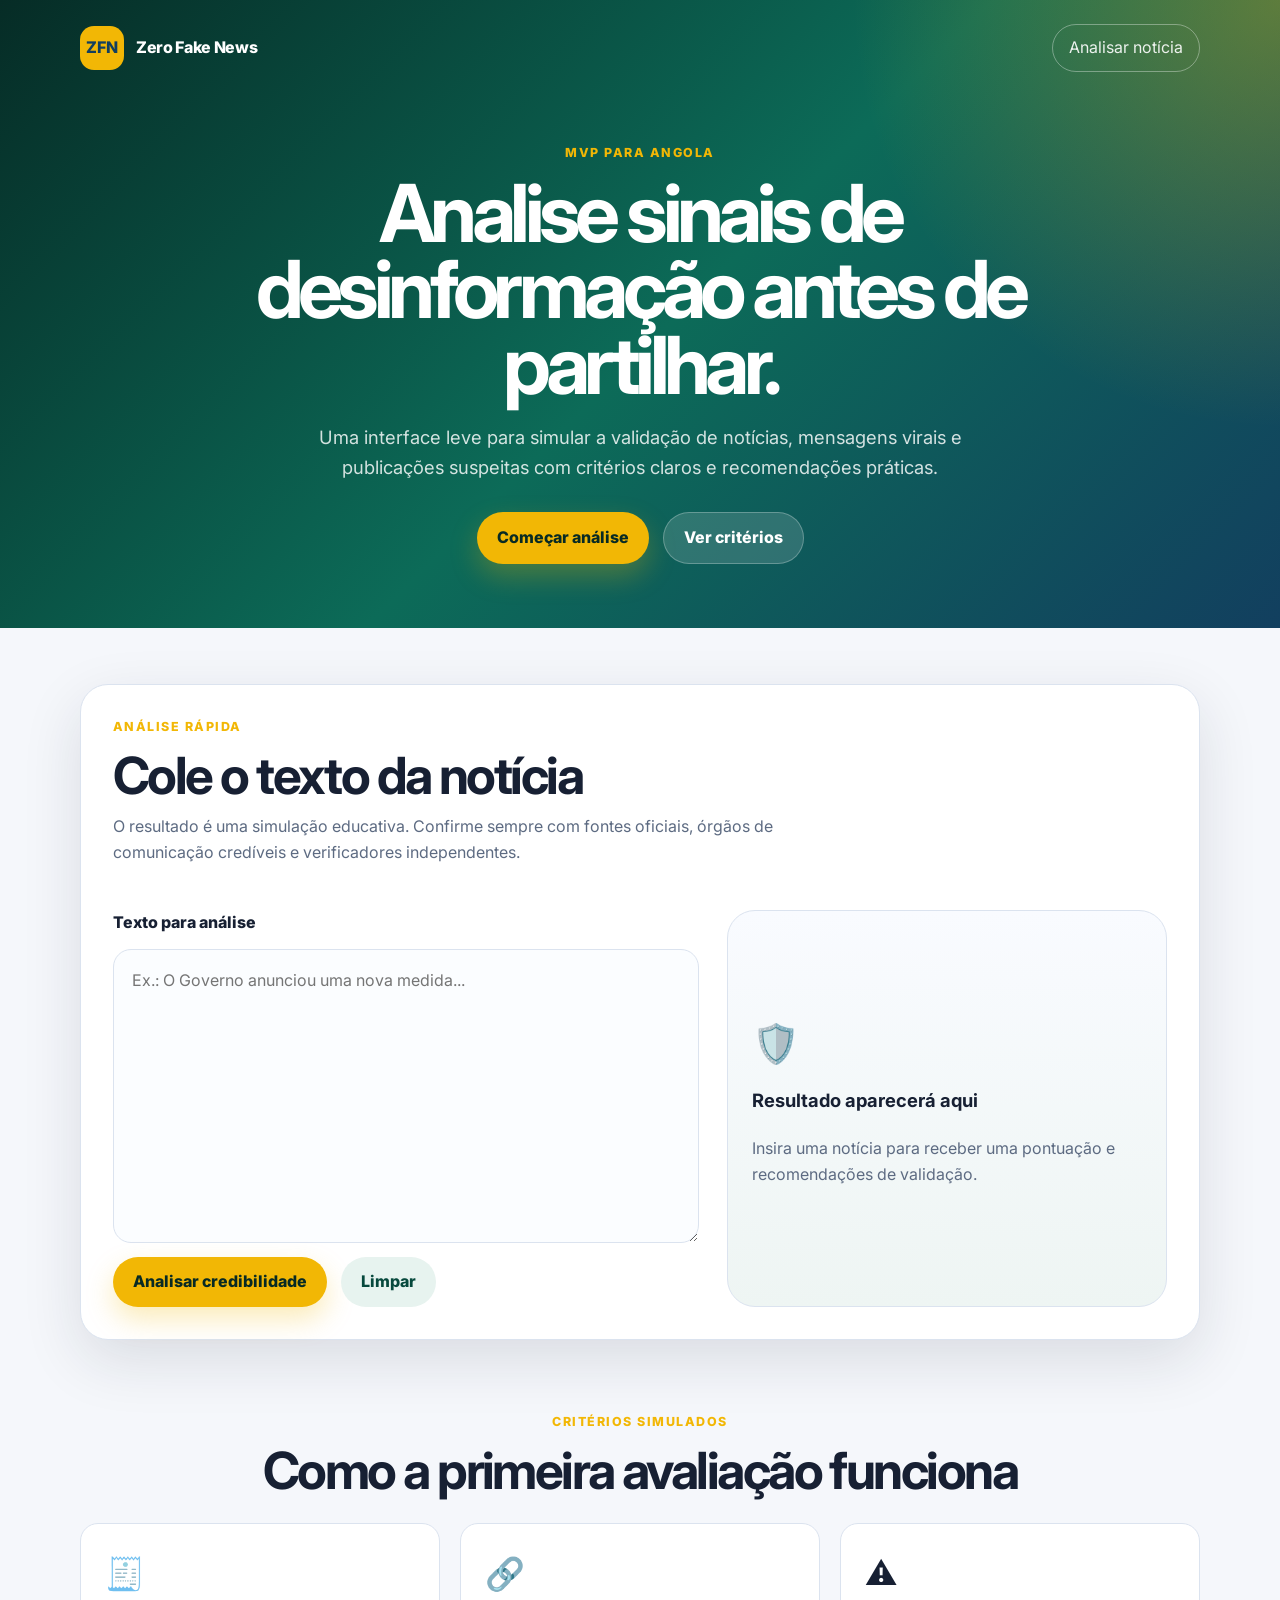
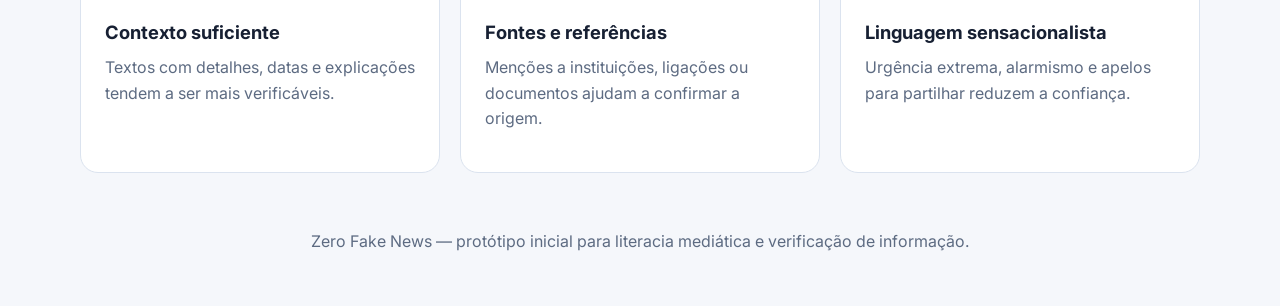
==== index.html @ d9255d3c "Add Zero Fake News MVP architecture and UI" ====
<!DOCTYPE html>
<html lang="pt-AO">
<head>
  <meta charset="UTF-8">
  <meta name="viewport" content="width=device-width, initial-scale=1.0">
  <title>Zero Fake News | Análise de Credibilidade</title>
  <link rel="preconnect" href="https://fonts.googleapis.com">
  <link rel="preconnect" href="https://fonts.gstatic.com" crossorigin>
  <link href="https://fonts.googleapis.com/css2?family=Inter:wght@400;600;700;800&display=swap" rel="stylesheet">
  <link rel="stylesheet" href="style.css">
</head>
<body>
  <header class="hero">
    <nav class="topbar" aria-label="Navegação principal">
      <a class="brand" href="#top" aria-label="Página inicial Zero Fake News">
        <span class="brand__mark">ZFN</span>
        <span>Zero Fake News</span>
      </a>
      <a class="topbar__link" href="#analysis">Analisar notícia</a>
    </nav>

    <section class="hero__content" id="top">
      <p class="eyebrow">MVP para Angola</p>
      <h1>Analise sinais de desinformação antes de partilhar.</h1>
      <p class="hero__text">
        Uma interface leve para simular a validação de notícias, mensagens virais
        e publicações suspeitas com critérios claros e recomendações práticas.
      </p>
      <div class="hero__actions">
        <a class="button button--primary" href="#analysis">Começar análise</a>
        <a class="button button--ghost" href="#criteria">Ver critérios</a>
      </div>
    </section>
  </header>

  <main>
    <section class="panel analysis" id="analysis" aria-labelledby="analysis-title">
      <div class="section-heading">
        <p class="eyebrow">Análise rápida</p>
        <h2 id="analysis-title">Cole o texto da notícia</h2>
        <p>
          O resultado é uma simulação educativa. Confirme sempre com fontes oficiais,
          órgãos de comunicação credíveis e verificadores independentes.
        </p>
      </div>

      <form class="analysis-form" id="analysisForm">
        <label for="newsInput">Texto para análise</label>
        <textarea
          id="newsInput"
          name="newsInput"
          rows="10"
          minlength="30"
          placeholder="Ex.: O Governo anunciou uma nova medida..."
          required
        ></textarea>
        <div class="form-actions">
          <button class="button button--primary" type="submit">Analisar credibilidade</button>
          <button class="button button--secondary" type="button" id="clearButton">Limpar</button>
        </div>
      </form>

      <aside class="result-card" id="resultCard" aria-live="polite">
        <div class="result-card__empty">
          <span class="result-card__icon" aria-hidden="true">🛡️</span>
          <h3>Resultado aparecerá aqui</h3>
          <p>Insira uma notícia para receber uma pontuação e recomendações de validação.</p>
        </div>
      </aside>
    </section>

    <section class="criteria" id="criteria" aria-labelledby="criteria-title">
      <div class="section-heading section-heading--center">
        <p class="eyebrow">Critérios simulados</p>
        <h2 id="criteria-title">Como a primeira avaliação funciona</h2>
      </div>

      <div class="criteria-grid">
        <article class="criterion">
          <span aria-hidden="true">🧾</span>
          <h3>Contexto suficiente</h3>
          <p>Textos com detalhes, datas e explicações tendem a ser mais verificáveis.</p>
        </article>
        <article class="criterion">
          <span aria-hidden="true">🔗</span>
          <h3>Fontes e referências</h3>
          <p>Menções a instituições, ligações ou documentos ajudam a confirmar a origem.</p>
        </article>
        <article class="criterion">
          <span aria-hidden="true">⚠️</span>
          <h3>Linguagem sensacionalista</h3>
          <p>Urgência extrema, alarmismo e apelos para partilhar reduzem a confiança.</p>
        </article>
      </div>
    </section>
  </main>

  <footer class="footer">
    <p>Zero Fake News — protótipo inicial para literacia mediática e verificação de informação.</p>
  </footer>

  <script src="script.js"></script>
</body>
</html>
---- style.css ----
:root {
  --color-bg: #f5f7fb;
  --color-surface: #ffffff;
  --color-text: #172033;
  --color-muted: #5d6b82;
  --color-primary: #0c6b58;
  --color-primary-dark: #07493d;
  --color-accent: #f2b705;
  --color-border: #dbe3ef;
  --color-danger: #b42318;
  --color-warning: #b54708;
  --color-success: #067647;
  --shadow-soft: 0 20px 60px rgba(23, 32, 51, 0.12);
  --radius-large: 28px;
  --radius-medium: 18px;
  --max-width: 1120px;
}

* {
  box-sizing: border-box;
}

html {
  scroll-behavior: smooth;
}

body {
  margin: 0;
  font-family: "Inter", system-ui, -apple-system, BlinkMacSystemFont, "Segoe UI", sans-serif;
  color: var(--color-text);
  background: var(--color-bg);
  line-height: 1.6;
}

a {
  color: inherit;
  text-decoration: none;
}

button,
textarea {
  font: inherit;
}

.hero {
  min-height: 620px;
  color: #ffffff;
  background:
    radial-gradient(circle at top right, rgba(242, 183, 5, 0.35), transparent 30%),
    linear-gradient(135deg, #062c26 0%, #0c6b58 52%, #123f5f 100%);
  padding: 24px;
}

.topbar,
.hero__content,
.panel,
.criteria,
.footer {
  width: min(100%, var(--max-width));
  margin: 0 auto;
}

.topbar {
  display: flex;
  align-items: center;
  justify-content: space-between;
  gap: 16px;
}

.brand {
  display: inline-flex;
  align-items: center;
  gap: 12px;
  font-weight: 800;
  letter-spacing: -0.02em;
}

.brand__mark {
  display: inline-grid;
  width: 44px;
  height: 44px;
  place-items: center;
  border-radius: 14px;
  color: #123f5f;
  background: var(--color-accent);
}

.topbar__link {
  padding: 10px 16px;
  border: 1px solid rgba(255, 255, 255, 0.35);
  border-radius: 999px;
  color: rgba(255, 255, 255, 0.9);
}

.hero__content {
  display: grid;
  align-content: center;
  min-height: 500px;
  max-width: 850px;
  margin-top: 32px;
  text-align: center;
}

.eyebrow {
  margin: 0 0 12px;
  color: var(--color-accent);
  font-size: 0.78rem;
  font-weight: 800;
  letter-spacing: 0.12em;
  text-transform: uppercase;
}

h1,
h2,
h3,
p {
  margin-top: 0;
}

h1 {
  margin-bottom: 20px;
  font-size: clamp(2.4rem, 7vw, 5rem);
  line-height: 0.95;
  letter-spacing: -0.07em;
}

h2 {
  margin-bottom: 12px;
  font-size: clamp(2rem, 4vw, 3.2rem);
  line-height: 1.05;
  letter-spacing: -0.05em;
}

h3 {
  margin-bottom: 8px;
  font-size: 1.15rem;
}

.hero__text {
  max-width: 720px;
  margin: 0 auto 30px;
  color: rgba(255, 255, 255, 0.82);
  font-size: 1.15rem;
}

.hero__actions,
.form-actions {
  display: flex;
  flex-wrap: wrap;
  justify-content: center;
  gap: 14px;
}

.button {
  display: inline-flex;
  align-items: center;
  justify-content: center;
  min-height: 48px;
  padding: 12px 20px;
  border: 0;
  border-radius: 999px;
  cursor: pointer;
  font-weight: 800;
  transition: transform 180ms ease, box-shadow 180ms ease, background 180ms ease;
}

.button:hover,
.button:focus-visible {
  transform: translateY(-2px);
}

.button--primary {
  color: #082a24;
  background: var(--color-accent);
  box-shadow: 0 12px 28px rgba(242, 183, 5, 0.28);
}

.button--primary:hover,
.button--primary:focus-visible {
  background: #ffd44a;
}

.button--ghost {
  color: #ffffff;
  background: rgba(255, 255, 255, 0.14);
  border: 1px solid rgba(255, 255, 255, 0.26);
}

.button--secondary {
  color: var(--color-primary-dark);
  background: #e7f3ef;
}

main {
  padding: 56px 24px;
}

.panel {
  display: grid;
  grid-template-columns: minmax(0, 1fr) minmax(320px, 0.75fr);
  gap: 28px;
  align-items: stretch;
  padding: 32px;
  border: 1px solid var(--color-border);
  border-radius: var(--radius-large);
  background: var(--color-surface);
  box-shadow: var(--shadow-soft);
}

.section-heading {
  grid-column: 1 / -1;
  max-width: 760px;
}

.section-heading p:not(.eyebrow) {
  color: var(--color-muted);
}

.section-heading--center {
  margin-inline: auto;
  text-align: center;
}

.analysis-form {
  display: flex;
  flex-direction: column;
  gap: 14px;
}

.analysis-form label {
  font-weight: 800;
}

textarea {
  width: 100%;
  min-height: 280px;
  resize: vertical;
  padding: 18px;
  border: 1px solid var(--color-border);
  border-radius: var(--radius-medium);
  color: var(--color-text);
  background: #fbfdff;
  outline: none;
}

textarea:focus {
  border-color: var(--color-primary);
  box-shadow: 0 0 0 4px rgba(12, 107, 88, 0.12);
}

.form-actions {
  justify-content: flex-start;
}

.result-card {
  min-height: 340px;
  padding: 24px;
  border-radius: var(--radius-large);
  background: linear-gradient(180deg, #f9fbff 0%, #eef5f3 100%);
  border: 1px solid var(--color-border);
}

.result-card__empty,
.result-summary {
  display: grid;
  height: 100%;
  align-content: center;
  gap: 12px;
}

.result-card__icon {
  font-size: 2.4rem;
}

.score {
  display: flex;
  align-items: baseline;
  gap: 8px;
  margin-bottom: 12px;
}

.score__value {
  font-size: 4rem;
  font-weight: 800;
  letter-spacing: -0.08em;
}

.badge {
  display: inline-flex;
  width: fit-content;
  padding: 8px 12px;
  border-radius: 999px;
  font-size: 0.82rem;
  font-weight: 800;
}

.badge--success {
  color: var(--color-success);
  background: #dcfae6;
}

.badge--warning {
  color: var(--color-warning);
  background: #fef0c7;
}

.badge--danger {
  color: var(--color-danger);
  background: #fee4e2;
}

.check-list {
  display: grid;
  gap: 10px;
  padding: 0;
  margin: 12px 0 0;
  list-style: none;
}

.check-list li {
  padding: 12px;
  border-radius: 14px;
  background: rgba(255, 255, 255, 0.72);
  border: 1px solid rgba(219, 227, 239, 0.85);
}

.criteria {
  padding-top: 72px;
}

.criteria-grid {
  display: grid;
  grid-template-columns: repeat(3, minmax(0, 1fr));
  gap: 20px;
  margin-top: 26px;
}

.criterion {
  padding: 24px;
  border: 1px solid var(--color-border);
  border-radius: var(--radius-medium);
  background: var(--color-surface);
}

.criterion span {
  display: inline-flex;
  margin-bottom: 18px;
  font-size: 2rem;
}

.criterion p,
.footer p,
.result-card p {
  color: var(--color-muted);
}

.footer {
  padding: 0 24px 36px;
  text-align: center;
}

@media (max-width: 820px) {
  .hero {
    min-height: auto;
  }

  .hero__content {
    min-height: 420px;
    text-align: left;
  }

  .hero__text {
    margin-inline: 0;
  }

  .hero__actions {
    justify-content: flex-start;
  }

  .panel,
  .criteria-grid {
    grid-template-columns: 1fr;
  }
}

@media (max-width: 520px) {
  .hero,
  main {
    padding-inline: 16px;
  }

  .topbar {
    align-items: flex-start;
    flex-direction: column;
  }

  .panel {
    padding: 22px;
  }

  .button,
  .form-actions {
    width: 100%;
  }
}
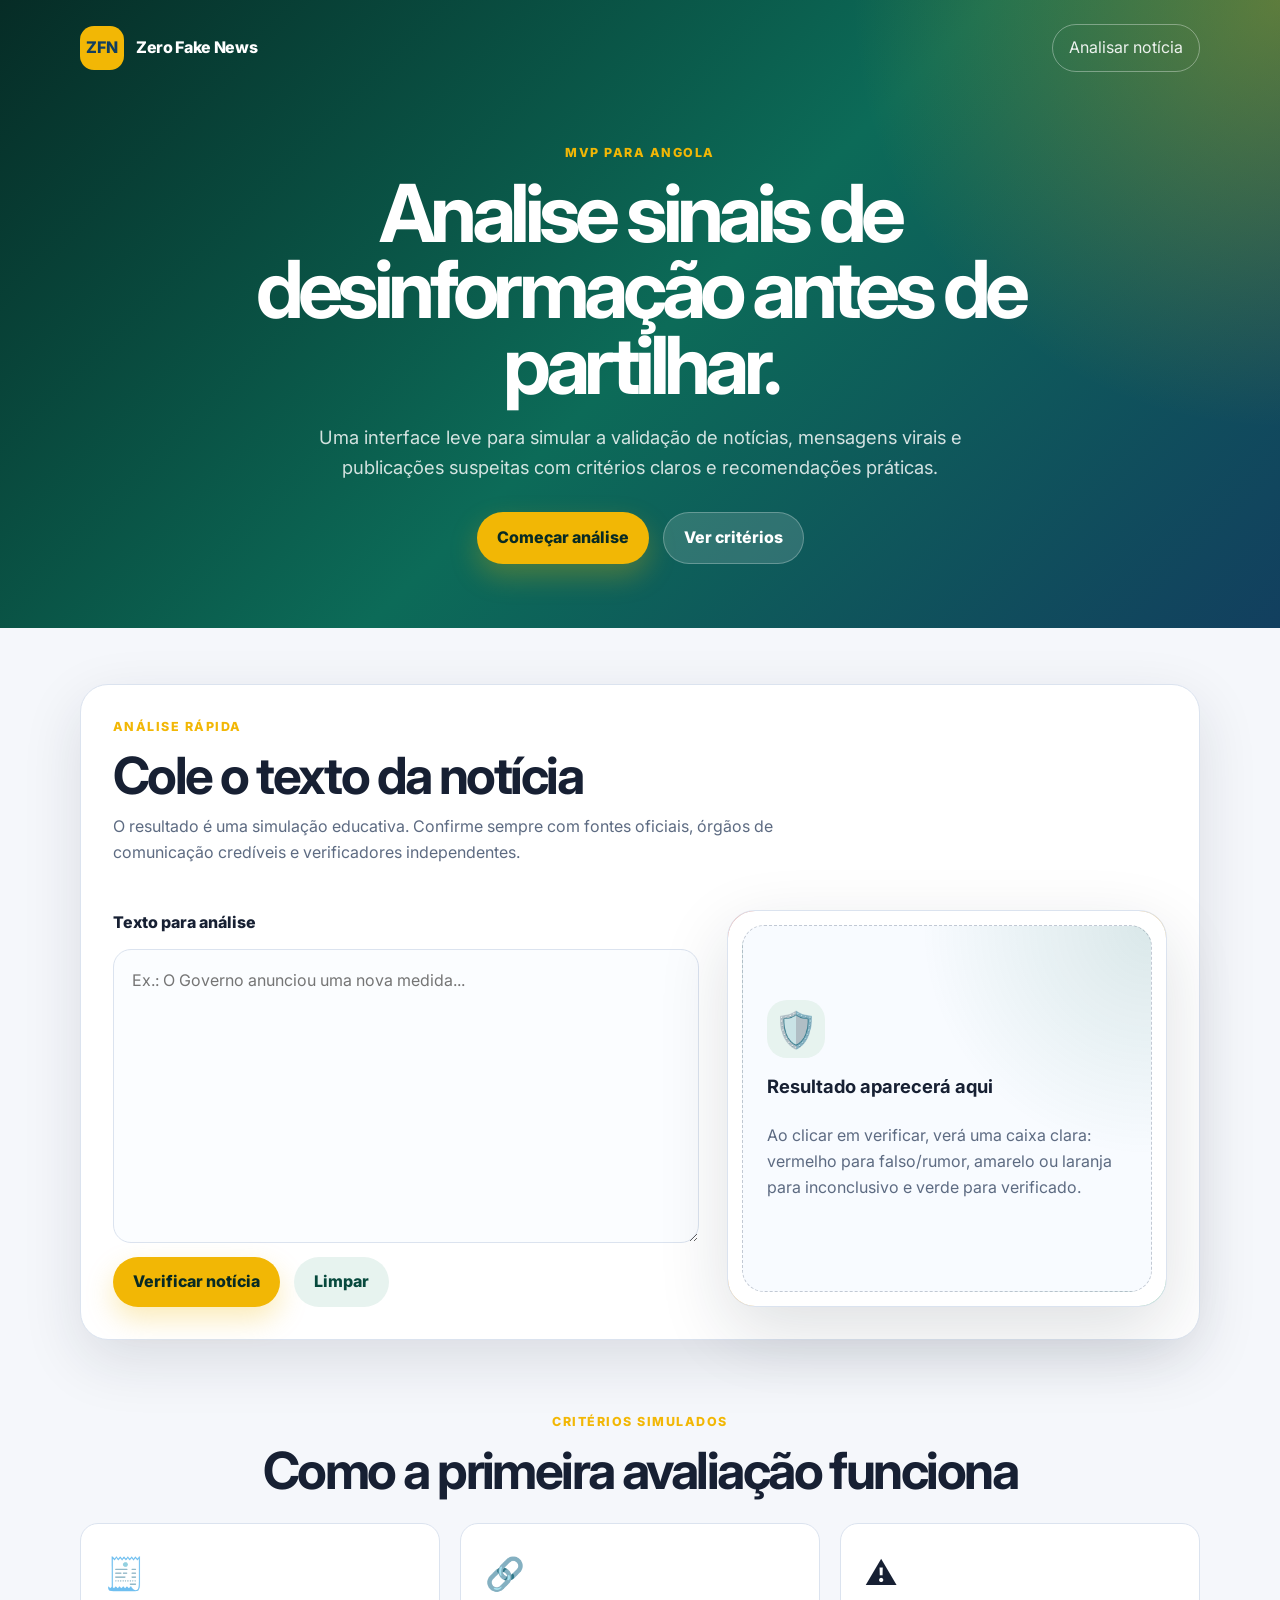
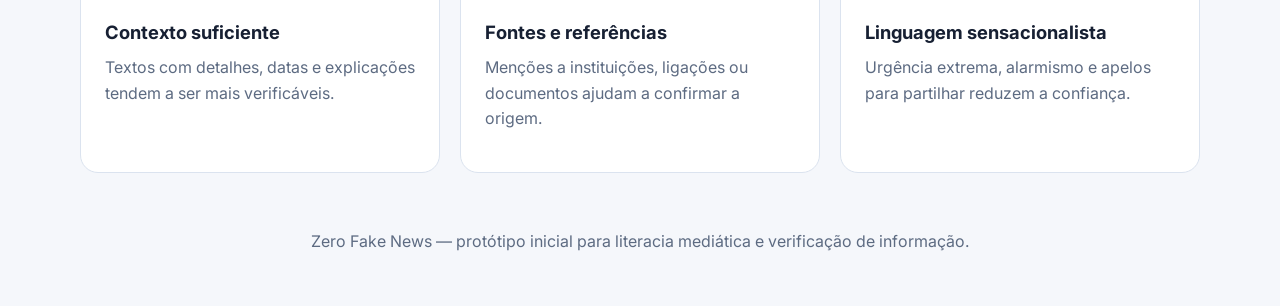
==== commit 78d8af5c: "Destacar estados visuais dos resultados" ====
--- a/index.html
+++ b/index.html
@@ -55,16 +55,16 @@
           required
         ></textarea>
         <div class="form-actions">
-          <button class="button button--primary" type="submit">Analisar credibilidade</button>
+          <button class="button button--primary" type="submit">Verificar notícia</button>
           <button class="button button--secondary" type="button" id="clearButton">Limpar</button>
         </div>
       </form>
 
-      <aside class="result-card" id="resultCard" aria-live="polite">
+      <aside class="result-card" id="resultCard" aria-live="polite" aria-label="Área de resultados da verificação">
         <div class="result-card__empty">
           <span class="result-card__icon" aria-hidden="true">🛡️</span>
           <h3>Resultado aparecerá aqui</h3>
-          <p>Insira uma notícia para receber uma pontuação e recomendações de validação.</p>
+          <p>Ao clicar em verificar, verá uma caixa clara: vermelho para falso/rumor, amarelo ou laranja para inconclusivo e verde para verificado.</p>
         </div>
       </aside>
     </section>
--- a/style.css
+++ b/style.css
@@ -7,9 +7,12 @@
   --color-primary-dark: #07493d;
   --color-accent: #f2b705;
   --color-border: #dbe3ef;
-  --color-danger: #b42318;
-  --color-warning: #b54708;
-  --color-success: #067647;
+  --color-danger: #e11900;
+  --color-danger-dark: #9f1307;
+  --color-warning: #f59e0b;
+  --color-warning-dark: #9a3412;
+  --color-success: #16a34a;
+  --color-success-dark: #065f46;
   --shadow-soft: 0 20px 60px rgba(23, 32, 51, 0.12);
   --radius-large: 28px;
   --radius-medium: 18px;
@@ -254,59 +257,138 @@
 
 .result-card {
   min-height: 340px;
-  padding: 24px;
+  padding: 14px;
+  border: 1px solid var(--color-border);
   border-radius: var(--radius-large);
-  background: linear-gradient(180deg, #f9fbff 0%, #eef5f3 100%);
-  border: 1px solid var(--color-border);
+  background:
+    linear-gradient(#ffffff, #ffffff) padding-box,
+    linear-gradient(135deg, rgba(225, 25, 0, 0.45), rgba(245, 158, 11, 0.5), rgba(22, 163, 74, 0.45)) border-box;
+  box-shadow: 0 24px 70px rgba(23, 32, 51, 0.14);
 }
 
 .result-card__empty,
 .result-summary {
   display: grid;
+  min-height: 312px;
   height: 100%;
   align-content: center;
-  gap: 12px;
+  gap: 14px;
+  padding: 24px;
+  border-radius: 22px;
+}
+
+.result-card__empty {
+  color: var(--color-text);
+  background:
+    radial-gradient(circle at top right, rgba(12, 107, 88, 0.13), transparent 42%),
+    #f8fbff;
+  border: 1px dashed rgba(93, 107, 130, 0.34);
 }
 
 .result-card__icon {
-  font-size: 2.4rem;
+  display: inline-grid;
+  width: 58px;
+  height: 58px;
+  place-items: center;
+  border-radius: 20px;
+  font-size: 2.2rem;
+  background: #e7f3ef;
+}
+
+.result-summary {
+  position: relative;
+  overflow: hidden;
+  border: 2px solid transparent;
+  color: #ffffff;
+  isolation: isolate;
+  box-shadow: inset 0 1px 0 rgba(255, 255, 255, 0.25);
+}
+
+.result-summary::before {
+  content: "";
+  position: absolute;
+  inset: -45% auto auto 42%;
+  z-index: -1;
+  width: 250px;
+  height: 250px;
+  border-radius: 50%;
+  background: rgba(255, 255, 255, 0.18);
+}
+
+.result-summary--rumor {
+  align-content: start;
+  background: linear-gradient(135deg, var(--color-danger) 0%, var(--color-danger-dark) 100%);
+  border-color: #ffb4a8;
+}
+
+.result-summary--inconclusive {
+  background: linear-gradient(135deg, var(--color-warning) 0%, #ea580c 100%);
+  border-color: #fedf89;
+}
+
+.result-summary--verified {
+  background: linear-gradient(135deg, var(--color-success) 0%, var(--color-success-dark) 100%);
+  border-color: #a7f3d0;
 }
 
 .score {
   display: flex;
   align-items: baseline;
   gap: 8px;
-  margin-bottom: 12px;
+  margin-bottom: 4px;
+  color: #ffffff;
 }
 
 .score__value {
-  font-size: 4rem;
+  font-size: clamp(3.2rem, 12vw, 5.4rem);
   font-weight: 800;
+  line-height: 0.9;
   letter-spacing: -0.08em;
 }
 
 .badge {
   display: inline-flex;
   width: fit-content;
-  padding: 8px 12px;
+  padding: 9px 14px;
+  border: 1px solid rgba(255, 255, 255, 0.44);
   border-radius: 999px;
   font-size: 0.82rem;
   font-weight: 800;
+  letter-spacing: 0.03em;
+  text-transform: uppercase;
+  box-shadow: 0 10px 24px rgba(0, 0, 0, 0.16);
 }
 
 .badge--success {
-  color: var(--color-success);
-  background: #dcfae6;
+  color: #064e3b;
+  background: #bbf7d0;
 }
 
 .badge--warning {
-  color: var(--color-warning);
-  background: #fef0c7;
-}
-
-.badge--danger {
-  color: var(--color-danger);
-  background: #fee4e2;
+  color: #7c2d12;
+  background: #fef3c7;
+}
+
+.badge--danger,
+.badge--rumor {
+  color: #ffffff;
+  background: #fb0000;
+}
+
+.rumor-alert {
+  display: grid;
+  gap: 6px;
+  padding: 16px;
+  border: 1px solid rgba(255, 255, 255, 0.52);
+  border-radius: 18px;
+  color: #ffffff;
+  background: rgba(255, 255, 255, 0.14);
+  box-shadow: 0 14px 32px rgba(89, 15, 10, 0.2);
+}
+
+.rumor-alert strong {
+  color: #ffffff;
+  font-size: 1.02rem;
 }
 
 .check-list {
@@ -319,9 +401,10 @@
 
 .check-list li {
   padding: 12px;
+  border: 1px solid rgba(255, 255, 255, 0.24);
   border-radius: 14px;
-  background: rgba(255, 255, 255, 0.72);
-  border: 1px solid rgba(219, 227, 239, 0.85);
+  color: #132033;
+  background: rgba(255, 255, 255, 0.9);
 }
 
 .criteria {
@@ -350,8 +433,12 @@
 
 .criterion p,
 .footer p,
-.result-card p {
+.result-card__empty p {
   color: var(--color-muted);
+}
+
+.result-summary p {
+  color: rgba(255, 255, 255, 0.92);
 }
 
 .footer {
@@ -398,6 +485,16 @@
     padding: 22px;
   }
 
+  .result-card {
+    padding: 10px;
+  }
+
+  .result-card__empty,
+  .result-summary {
+    min-height: 280px;
+    padding: 18px;
+  }
+
   .button,
   .form-actions {
     width: 100%;
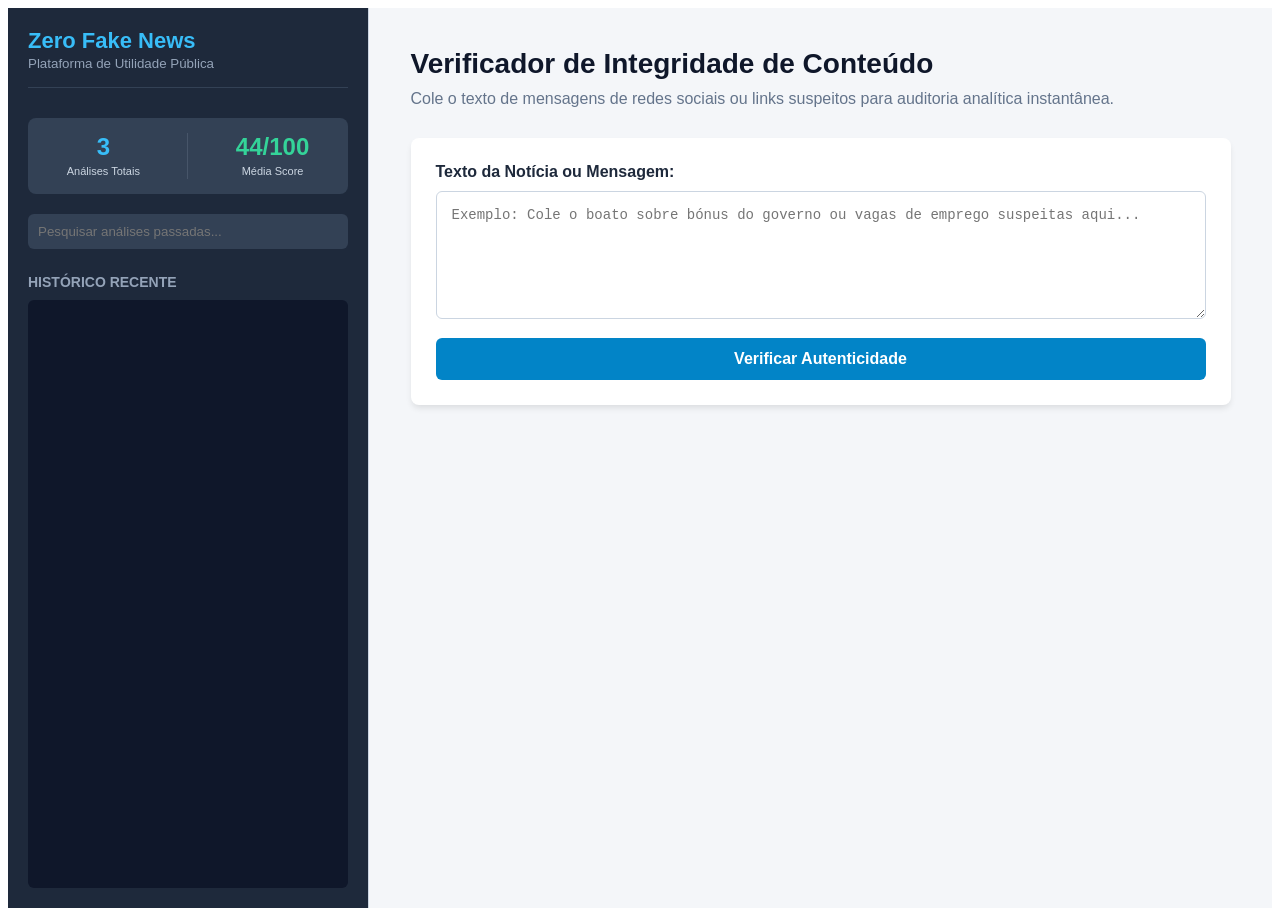
==== commit 5288733f: "Update index.html" ====
--- a/index.html
+++ b/index.html
@@ -1,104 +1,106 @@
 <!DOCTYPE html>
-<html lang="pt-AO">
+<html lang="pt">
 <head>
-  <meta charset="UTF-8">
-  <meta name="viewport" content="width=device-width, initial-scale=1.0">
-  <title>Zero Fake News | Análise de Credibilidade</title>
-  <link rel="preconnect" href="https://fonts.googleapis.com">
-  <link rel="preconnect" href="https://fonts.gstatic.com" crossorigin>
-  <link href="https://fonts.googleapis.com/css2?family=Inter:wght@400;600;700;800&display=swap" rel="stylesheet">
-  <link rel="stylesheet" href="style.css">
+    <meta charset="UTF-8">
+    <meta name="viewport" content="width=device-width, initial-scale=1.0">
+    <title>Zero Fake News - Portal de Credibilidade de Angola</title>
+    <link rel="stylesheet" href="estilo.css">
 </head>
 <body>
-  <header class="hero">
-    <nav class="topbar" aria-label="Navegação principal">
-      <a class="brand" href="#top" aria-label="Página inicial Zero Fake News">
-        <span class="brand__mark">ZFN</span>
-        <span>Zero Fake News</span>
-      </a>
-      <a class="topbar__link" href="#analysis">Analisar notícia</a>
-    </nav>
 
-    <section class="hero__content" id="top">
-      <p class="eyebrow">MVP para Angola</p>
-      <h1>Analise sinais de desinformação antes de partilhar.</h1>
-      <p class="hero__text">
-        Uma interface leve para simular a validação de notícias, mensagens virais
-        e publicações suspeitas com critérios claros e recomendações práticas.
-      </p>
-      <div class="hero__actions">
-        <a class="button button--primary" href="#analysis">Começar análise</a>
-        <a class="button button--ghost" href="#criteria">Ver critérios</a>
-      </div>
-    </section>
-  </header>
+    <div class="app-container" style="display: flex; min-height: 100vh; font-family: 'Segoe UI', Tahoma, Geneva, Verdana, sans-serif; background-color: #f4f6f9; margin: 0;">
+        
+        <aside class="sidebar" style="width: 320px; background-color: #1e293b; color: #fff; padding: 20px; display: flex; flex-direction: column; border-right: 1px solid #cbd5e1;">
+            <div class="brand" style="margin-bottom: 30px; border-bottom: 1px solid #334155; padding-bottom: 15px;">
+                <h2 style="margin: 0; color: #38bdf8; font-size: 22px;">Zero Fake News</h2>
+                <small style="color: #94a3b8;">Plataforma de Utilidade Pública</small>
+            </div>
 
-  <main>
-    <section class="panel analysis" id="analysis" aria-labelledby="analysis-title">
-      <div class="section-heading">
-        <p class="eyebrow">Análise rápida</p>
-        <h2 id="analysis-title">Cole o texto da notícia</h2>
-        <p>
-          O resultado é uma simulação educativa. Confirme sempre com fontes oficiais,
-          órgãos de comunicação credíveis e verificadores independentes.
-        </p>
-      </div>
+            <div class="stats-box" style="background-color: #334155; padding: 15px; border-radius: 8px; margin-bottom: 20px; display: flex; justify-content: space-around; text-align: center;">
+                <div>
+                    <div id="totalAnalysesCount" style="font-size: 24px; font-weight: bold; color: #38bdf8;">3</div>
+                    <small style="color: #cbd5e1; font-size: 11px;">Análises Totais</small>
+                </div>
+                <div style="border-left: 1px solid #475569;"></div>
+                <div>
+                    <div id="averageCredibility" style="font-size: 24px; font-weight: bold; color: #34d399;">44/100</div>
+                    <small style="color: #cbd5e1; font-size: 11px;">Média Score</small>
+                </div>
+            </div>
 
-      <form class="analysis-form" id="analysisForm">
-        <label for="newsInput">Texto para análise</label>
-        <textarea
-          id="newsInput"
-          name="newsInput"
-          rows="10"
-          minlength="30"
-          placeholder="Ex.: O Governo anunciou uma nova medida..."
-          required
-        ></textarea>
-        <div class="form-actions">
-          <button class="button button--primary" type="submit">Verificar notícia</button>
-          <button class="button button--secondary" type="button" id="clearButton">Limpar</button>
-        </div>
-      </form>
+            <div class="search-box" style="margin-bottom: 15px;">
+                <input type="text" id="searchHistory" placeholder="Pesquisar análises passadas..." style="width: 100%; padding: 10px; border-radius: 6px; border: none; background-color: #334155; color: #fff; box-sizing: border-box;">
+            </div>
 
-      <aside class="result-card" id="resultCard" aria-live="polite" aria-label="Área de resultados da verificação">
-        <div class="result-card__empty">
-          <span class="result-card__icon" aria-hidden="true">🛡️</span>
-          <h3>Resultado aparecerá aqui</h3>
-          <p>Ao clicar em verificar, verá uma caixa clara: vermelho para falso/rumor, amarelo ou laranja para inconclusivo e verde para verificado.</p>
-        </div>
-      </aside>
-    </section>
+            <h4 style="margin: 10px 0; color: #94a3b8; font-size: 14px; text-transform: uppercase;">Histórico Recente</h4>
+            <ul id="historyList" style="padding: 0; margin: 0; flex-grow: 1; overflow-y: auto; background: #0f172a; border-radius: 6px;">
+                </ul>
+        </aside>
 
-    <section class="criteria" id="criteria" aria-labelledby="criteria-title">
-      <div class="section-heading section-heading--center">
-        <p class="eyebrow">Critérios simulados</p>
-        <h2 id="criteria-title">Como a primeira avaliação funciona</h2>
-      </div>
+        <main class="main-content" style="flex-grow: 1; padding: 40px; box-sizing: border-box; max-width: 900px; margin: 0 auto;">
+            
+            <header style="margin-bottom: 30px;">
+                <h1 style="color: #0f172a; margin: 0 0 10px 0; font-size: 28px;">Verificador de Integridade de Conteúdo</h1>
+                <p style="color: #64748b; margin: 0;">Cole o texto de mensagens de redes sociais ou links suspeitos para auditoria analítica instantânea.</p>
+            </header>
 
-      <div class="criteria-grid">
-        <article class="criterion">
-          <span aria-hidden="true">🧾</span>
-          <h3>Contexto suficiente</h3>
-          <p>Textos com detalhes, datas e explicações tendem a ser mais verificáveis.</p>
-        </article>
-        <article class="criterion">
-          <span aria-hidden="true">🔗</span>
-          <h3>Fontes e referências</h3>
-          <p>Menções a instituições, ligações ou documentos ajudam a confirmar a origem.</p>
-        </article>
-        <article class="criterion">
-          <span aria-hidden="true">⚠️</span>
-          <h3>Linguagem sensacionalista</h3>
-          <p>Urgência extrema, alarmismo e apelos para partilhar reduzem a confiança.</p>
-        </article>
-      </div>
-    </section>
-  </main>
+            <section class="input-section" style="background: #fff; padding: 25px; border-radius: 8px; box-shadow: 0 4px 6px -1px rgba(0,0,0,0.1);">
+                <form id="analysisForm">
+                    <label for="newsInput" style="display: block; font-weight: bold; color: #1e293b; margin-bottom: 10px;">Texto da Notícia ou Mensagem:</label>
+                    <textarea id="newsInput" rows="6" placeholder="Exemplo: Cole o boato sobre bónus do governo ou vagas de emprego suspeitas aqui..." style="width: 100%; padding: 15px; border: 1px solid #cbd5e1; border-radius: 6px; font-size: 14px; resize: vertical; box-sizing: border-box; margin-bottom: 15px;"></textarea>
+                    
+                    <button type="submit" style="background-color: #0284c7; color: #fff; padding: 12px 24px; border: none; border-radius: 6px; font-size: 16px; font-weight: bold; cursor: pointer; transition: background 0.2s; width: 100%;">
+                        Verificar Autenticidade
+                    </button>
+                </form>
+            </section>
 
-  <footer class="footer">
-    <p>Zero Fake News — protótipo inicial para literacia mediática e verificação de informação.</p>
-  </footer>
+            <div id="loadingSpinner" class="loading" style="display: none; text-align: center; margin: 30px 0;">
+                <div class="spinner" style="border: 4px solid rgba(0,0,0,0.1); width: 36px; height: 36px; border-radius: 50%; border-left-color: #0284c7; animation: spin 1s linear infinite; margin: 0 auto;"></div>
+                <p style="color: #0284c7; font-weight: bold; margin-top: 10px;">A processar heurísticas de inteligência e base de conhecimento...</p>
+            </div>
 
-  <script src="script.js"></script>
+            <section id="resultCard" class="result-section" style="display: none; background: #fff; padding: 30px; border-radius: 8px; box-shadow: 0 4px 6px -1px rgba(0,0,0,0.1); margin-top: 30px;">
+                
+                <div style="display: flex; align-items: center; justify-content: space-between; margin-bottom: 20px; border-bottom: 2px solid #f1f5f9; padding-bottom: 15px;">
+                    <div>
+                        <h3 style="margin: 0; color: #0f172a; font-size: 20px;">Resultado da Auditoria</h3>
+                        <span id="levelBadge" style="display: inline-block; padding: 6px 12px; border-radius: 20px; color: #fff; font-size: 12px; font-weight: bold; margin-top: 5px;">Análise Concluída</span>
+                    </div>
+                    <div id="scoreValue" style="font-size: 32px; font-weight: bold; color: #1e293b;">--/100</div>
+                </div>
+
+                <div style="background-color: #e2e8f0; border-radius: 10px; height: 12px; width: 100%; margin-bottom: 25px; overflow: hidden;">
+                    <div id="progressBar" style="width: 0%; height: 100%; background-color: #cbd5e1; transition: width 0.5s ease;"></div>
+                </div>
+
+                <div style="margin-bottom: 25px; padding: 15px; background-color: #f8fafc; border-left: 4px solid #0284c7; border-radius: 0 4px 4px 0;">
+                    <strong style="display: block; color: #0f172a; margin-bottom: 5px;">Explicação da Análise:</strong>
+                    <p id="explanationText" style="margin: 0; color: #334155; font-size: 14px; line-height: 1.5;"></p>
+                </div>
+
+                <div class="diagnostics-grid" style="display: flex; gap: 20px;">
+                    <div style="flex: 1; background: #fff5f5; border: 1px solid #feb2b2; padding: 15px; border-radius: 6px;">
+                        <h4 style="margin: 0 0 10px 0; color: #9b2c2c; font-size: 15px;">🚨 Sinais de Desinformação</h4>
+                        <ul id="negativeList" style="padding-left: 0; margin: 0; font-size: 13px; line-height: 1.6;">
+                            </ul>
+                    </div>
+                    <div style="flex: 1; background: #f0fff4; border: 1px solid #9ae6b4; padding: 15px; border-radius: 6px;">
+                        <h4 style="margin: 0 0 10px 0; color: #22543d; font-size: 15px;">🛡️ Indicadores Positivos</h4>
+                        <ul id="positiveList" style="padding-left: 0; margin: 0; font-size: 13px; line-height: 1.6;">
+                            </ul>
+                    </div>
+                </div>
+
+            </section>
+        </main>
+    </div>
+
+    <style>
+        @keyframes spin {
+            0% { transform: rotate(0deg); }
+            100% { transform: rotate(360deg); }
+        }
+    </style>
 </body>
 </html>
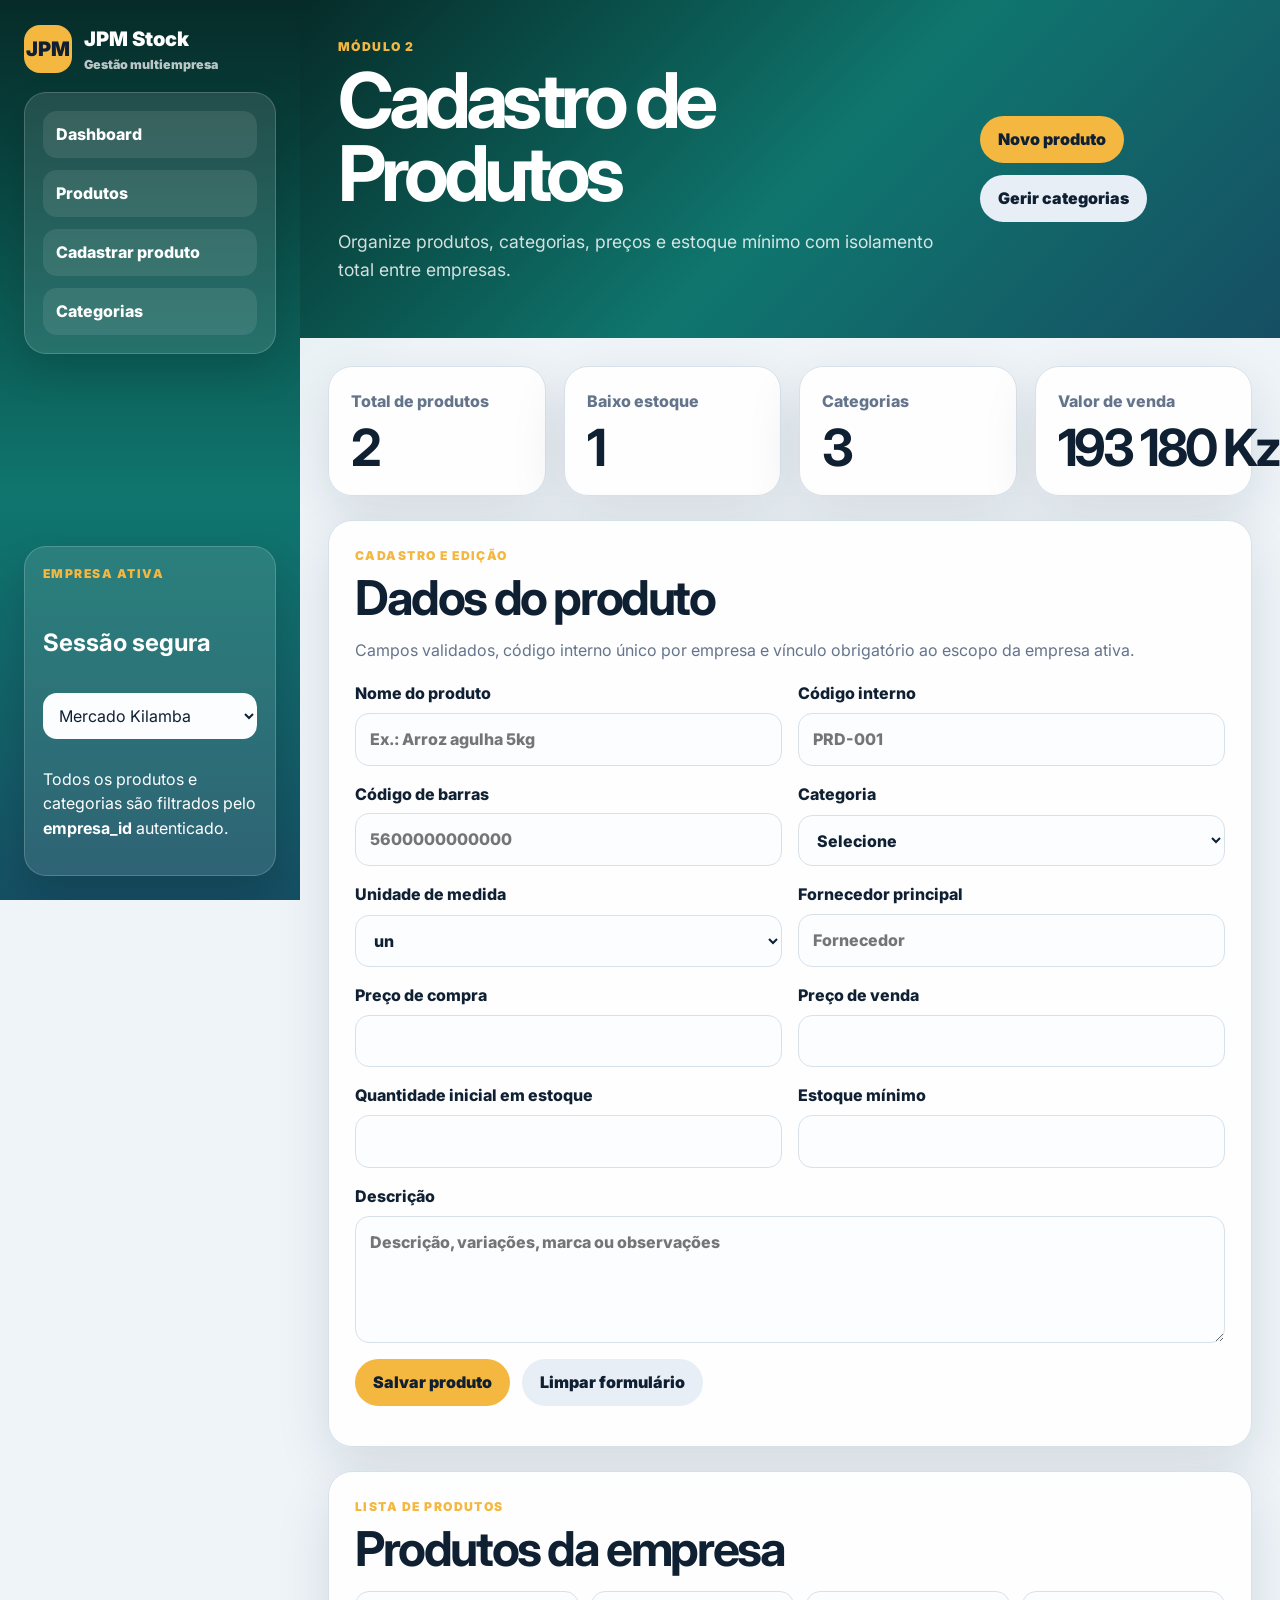
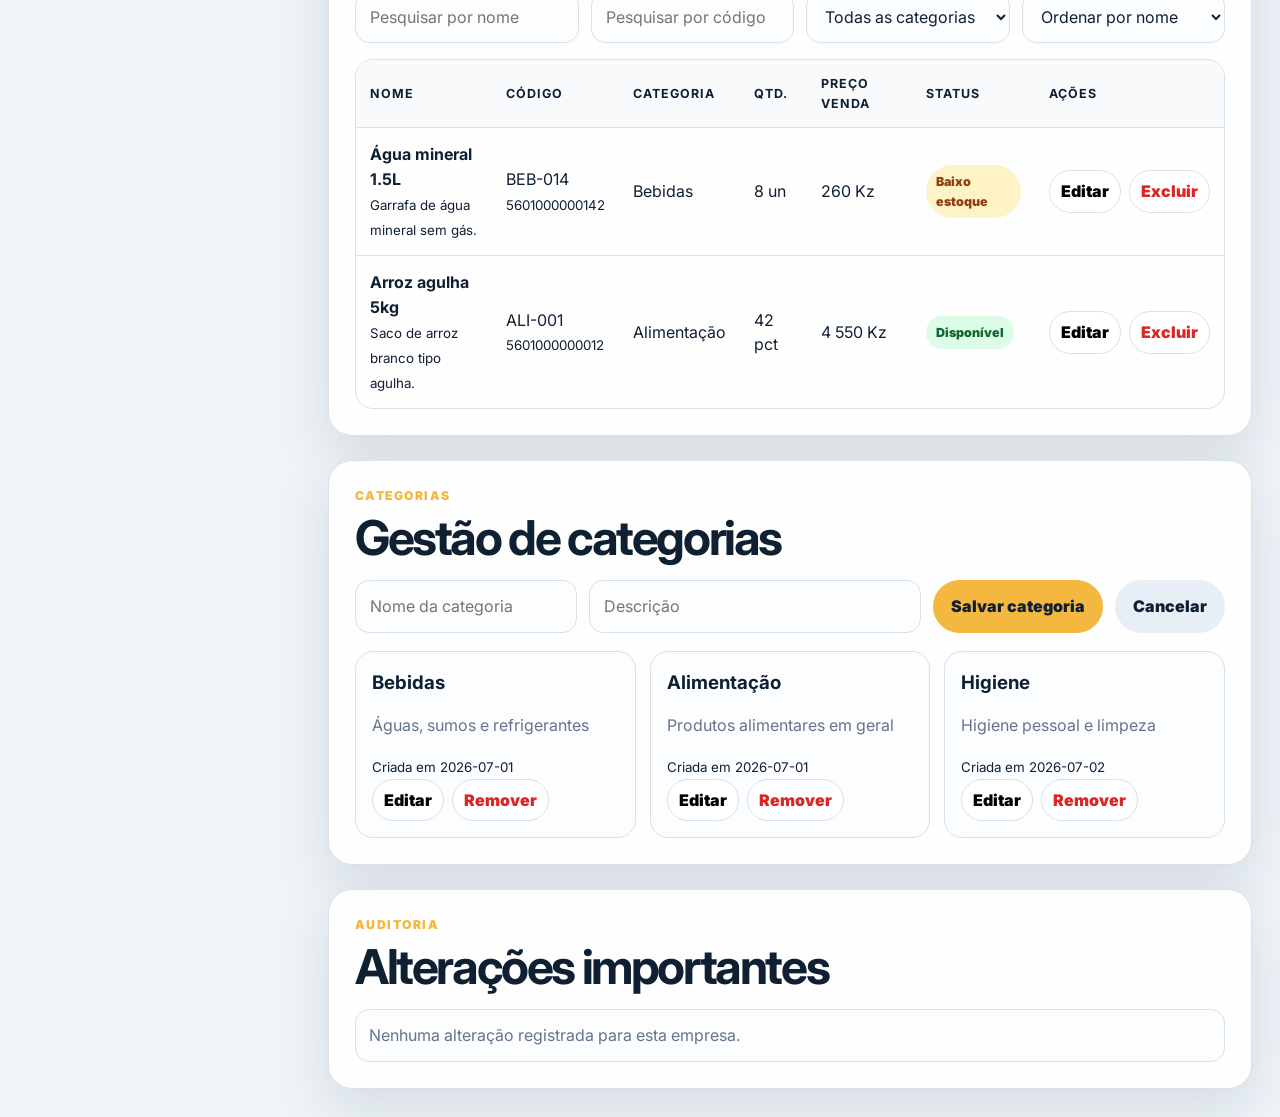
==== commit 9ed23d03: "Implement product management module" ====
--- a/index.html
+++ b/index.html
@@ -1,106 +1,132 @@
 <!DOCTYPE html>
-<html lang="pt">
+<html lang="pt-AO">
 <head>
-    <meta charset="UTF-8">
-    <meta name="viewport" content="width=device-width, initial-scale=1.0">
-    <title>Zero Fake News - Portal de Credibilidade de Angola</title>
-    <link rel="stylesheet" href="estilo.css">
+  <meta charset="UTF-8">
+  <meta name="viewport" content="width=device-width, initial-scale=1.0">
+  <title>JPM Stock | Cadastro de Produtos</title>
+  <link rel="preconnect" href="https://fonts.googleapis.com">
+  <link rel="preconnect" href="https://fonts.gstatic.com" crossorigin>
+  <link href="https://fonts.googleapis.com/css2?family=Inter:wght@400;500;600;700;800;900&display=swap" rel="stylesheet">
+  <link rel="stylesheet" href="style.css">
 </head>
 <body>
+  <div class="app-shell">
+    <aside class="sidebar" aria-label="Navegação JPM Stock">
+      <a class="brand" href="#dashboard" aria-label="JPM Stock">
+        <span class="brand__mark">JPM</span>
+        <span>JPM Stock<small>Gestão multiempresa</small></span>
+      </a>
+      <nav class="nav-card">
+        <a href="#dashboard">Dashboard</a>
+        <a href="#products">Produtos</a>
+        <a href="#product-form-section">Cadastrar produto</a>
+        <a href="#categories">Categorias</a>
+      </nav>
+      <section class="tenant-card" aria-labelledby="tenant-title">
+        <p class="eyebrow">Empresa ativa</p>
+        <h2 id="tenant-title">Sessão segura</h2>
+        <select id="companySwitcher" aria-label="Alternar empresa para simulação multiempresa"></select>
+        <p>Todos os produtos e categorias são filtrados pelo <strong>empresa_id</strong> autenticado.</p>
+      </section>
+    </aside>
 
-    <div class="app-container" style="display: flex; min-height: 100vh; font-family: 'Segoe UI', Tahoma, Geneva, Verdana, sans-serif; background-color: #f4f6f9; margin: 0;">
-        
-        <aside class="sidebar" style="width: 320px; background-color: #1e293b; color: #fff; padding: 20px; display: flex; flex-direction: column; border-right: 1px solid #cbd5e1;">
-            <div class="brand" style="margin-bottom: 30px; border-bottom: 1px solid #334155; padding-bottom: 15px;">
-                <h2 style="margin: 0; color: #38bdf8; font-size: 22px;">Zero Fake News</h2>
-                <small style="color: #94a3b8;">Plataforma de Utilidade Pública</small>
+    <div class="page-content">
+      <header class="hero" id="dashboard">
+        <div>
+          <p class="eyebrow">Módulo 2</p>
+          <h1>Cadastro de Produtos</h1>
+          <p>Organize produtos, categorias, preços e estoque mínimo com isolamento total entre empresas.</p>
+        </div>
+        <div class="hero-actions">
+          <a class="button button--primary" href="#product-form-section">Novo produto</a>
+          <a class="button button--secondary" href="#categories">Gerir categorias</a>
+        </div>
+      </header>
+
+      <main>
+        <section class="metrics-grid" aria-label="Resumo do estoque">
+          <article class="metric"><span>Total de produtos</span><strong id="totalProducts">0</strong></article>
+          <article class="metric"><span>Baixo estoque</span><strong id="lowStockProducts">0</strong></article>
+          <article class="metric"><span>Categorias</span><strong id="totalCategories">0</strong></article>
+          <article class="metric"><span>Valor de venda</span><strong id="stockValue">Kz 0</strong></article>
+        </section>
+
+        <section class="panel" id="product-form-section" aria-labelledby="product-form-title">
+          <div class="section-heading">
+            <p class="eyebrow">Cadastro e edição</p>
+            <h2 id="product-form-title">Dados do produto</h2>
+            <p>Campos validados, código interno único por empresa e vínculo obrigatório ao escopo da empresa ativa.</p>
+          </div>
+          <form id="productForm" class="form-grid">
+            <input type="hidden" id="productId">
+            <label>Nome do produto<input id="productName" required maxlength="160" placeholder="Ex.: Arroz agulha 5kg"></label>
+            <label>Código interno<input id="productCode" required maxlength="80" placeholder="PRD-001"></label>
+            <label>Código de barras<input id="barcode" maxlength="80" inputmode="numeric" placeholder="5600000000000"></label>
+            <label>Categoria<select id="categoryId" required></select></label>
+            <label>Unidade de medida<select id="unit" required><option>un</option><option>kg</option><option>g</option><option>l</option><option>ml</option><option>cx</option><option>pct</option></select></label>
+            <label>Fornecedor principal<input id="supplier" maxlength="120" placeholder="Fornecedor"></label>
+            <label>Preço de compra<input id="purchasePrice" required type="number" min="0" step="0.01"></label>
+            <label>Preço de venda<input id="salePrice" required type="number" min="0" step="0.01"></label>
+            <label>Quantidade inicial em estoque<input id="stockQuantity" required type="number" min="0" step="0.001"></label>
+            <label>Estoque mínimo<input id="minimumStock" required type="number" min="0" step="0.001"></label>
+            <label class="full">Descrição<textarea id="description" rows="4" maxlength="600" placeholder="Descrição, variações, marca ou observações"></textarea></label>
+            <div class="form-actions full">
+              <button class="button button--primary" type="submit" id="submitProduct">Salvar produto</button>
+              <button class="button button--secondary" type="button" id="cancelEdit">Limpar formulário</button>
             </div>
+          </form>
+          <div id="formMessage" class="message" role="status"></div>
+        </section>
 
-            <div class="stats-box" style="background-color: #334155; padding: 15px; border-radius: 8px; margin-bottom: 20px; display: flex; justify-content: space-around; text-align: center;">
-                <div>
-                    <div id="totalAnalysesCount" style="font-size: 24px; font-weight: bold; color: #38bdf8;">3</div>
-                    <small style="color: #cbd5e1; font-size: 11px;">Análises Totais</small>
-                </div>
-                <div style="border-left: 1px solid #475569;"></div>
-                <div>
-                    <div id="averageCredibility" style="font-size: 24px; font-weight: bold; color: #34d399;">44/100</div>
-                    <small style="color: #cbd5e1; font-size: 11px;">Média Score</small>
-                </div>
-            </div>
+        <section class="panel" id="products" aria-labelledby="products-title">
+          <div class="section-heading">
+            <p class="eyebrow">Lista de produtos</p>
+            <h2 id="products-title">Produtos da empresa</h2>
+          </div>
+          <div class="toolbar">
+            <input id="searchName" placeholder="Pesquisar por nome">
+            <input id="searchCode" placeholder="Pesquisar por código">
+            <select id="categoryFilter"></select>
+            <select id="sortProducts"><option value="nome">Ordenar por nome</option><option value="codigo_produto">Ordenar por código</option><option value="quantidade_estoque">Ordenar por estoque</option><option value="preco_venda">Ordenar por preço</option></select>
+          </div>
+          <div class="table-wrap">
+            <table>
+              <thead><tr><th>Nome</th><th>Código</th><th>Categoria</th><th>Qtd.</th><th>Preço venda</th><th>Status</th><th>Ações</th></tr></thead>
+              <tbody id="productsTable"></tbody>
+            </table>
+          </div>
+        </section>
 
-            <div class="search-box" style="margin-bottom: 15px;">
-                <input type="text" id="searchHistory" placeholder="Pesquisar análises passadas..." style="width: 100%; padding: 10px; border-radius: 6px; border: none; background-color: #334155; color: #fff; box-sizing: border-box;">
-            </div>
+        <section class="panel" id="categories" aria-labelledby="categories-title">
+          <div class="section-heading">
+            <p class="eyebrow">Categorias</p>
+            <h2 id="categories-title">Gestão de categorias</h2>
+          </div>
+          <form id="categoryForm" class="category-form">
+            <input type="hidden" id="categoryEditId">
+            <input id="categoryName" required maxlength="120" placeholder="Nome da categoria">
+            <input id="categoryDescription" maxlength="240" placeholder="Descrição">
+            <button class="button button--primary" type="submit">Salvar categoria</button>
+            <button class="button button--secondary" type="button" id="cancelCategoryEdit">Cancelar</button>
+          </form>
+          <div id="categoriesList" class="cards-grid"></div>
+        </section>
 
-            <h4 style="margin: 10px 0; color: #94a3b8; font-size: 14px; text-transform: uppercase;">Histórico Recente</h4>
-            <ul id="historyList" style="padding: 0; margin: 0; flex-grow: 1; overflow-y: auto; background: #0f172a; border-radius: 6px;">
-                </ul>
-        </aside>
+        <section class="panel audit" aria-labelledby="audit-title">
+          <div class="section-heading"><p class="eyebrow">Auditoria</p><h2 id="audit-title">Alterações importantes</h2></div>
+          <ul id="changeLog"></ul>
+        </section>
+      </main>
+    </div>
+  </div>
 
-        <main class="main-content" style="flex-grow: 1; padding: 40px; box-sizing: border-box; max-width: 900px; margin: 0 auto;">
-            
-            <header style="margin-bottom: 30px;">
-                <h1 style="color: #0f172a; margin: 0 0 10px 0; font-size: 28px;">Verificador de Integridade de Conteúdo</h1>
-                <p style="color: #64748b; margin: 0;">Cole o texto de mensagens de redes sociais ou links suspeitos para auditoria analítica instantânea.</p>
-            </header>
-
-            <section class="input-section" style="background: #fff; padding: 25px; border-radius: 8px; box-shadow: 0 4px 6px -1px rgba(0,0,0,0.1);">
-                <form id="analysisForm">
-                    <label for="newsInput" style="display: block; font-weight: bold; color: #1e293b; margin-bottom: 10px;">Texto da Notícia ou Mensagem:</label>
-                    <textarea id="newsInput" rows="6" placeholder="Exemplo: Cole o boato sobre bónus do governo ou vagas de emprego suspeitas aqui..." style="width: 100%; padding: 15px; border: 1px solid #cbd5e1; border-radius: 6px; font-size: 14px; resize: vertical; box-sizing: border-box; margin-bottom: 15px;"></textarea>
-                    
-                    <button type="submit" style="background-color: #0284c7; color: #fff; padding: 12px 24px; border: none; border-radius: 6px; font-size: 16px; font-weight: bold; cursor: pointer; transition: background 0.2s; width: 100%;">
-                        Verificar Autenticidade
-                    </button>
-                </form>
-            </section>
-
-            <div id="loadingSpinner" class="loading" style="display: none; text-align: center; margin: 30px 0;">
-                <div class="spinner" style="border: 4px solid rgba(0,0,0,0.1); width: 36px; height: 36px; border-radius: 50%; border-left-color: #0284c7; animation: spin 1s linear infinite; margin: 0 auto;"></div>
-                <p style="color: #0284c7; font-weight: bold; margin-top: 10px;">A processar heurísticas de inteligência e base de conhecimento...</p>
-            </div>
-
-            <section id="resultCard" class="result-section" style="display: none; background: #fff; padding: 30px; border-radius: 8px; box-shadow: 0 4px 6px -1px rgba(0,0,0,0.1); margin-top: 30px;">
-                
-                <div style="display: flex; align-items: center; justify-content: space-between; margin-bottom: 20px; border-bottom: 2px solid #f1f5f9; padding-bottom: 15px;">
-                    <div>
-                        <h3 style="margin: 0; color: #0f172a; font-size: 20px;">Resultado da Auditoria</h3>
-                        <span id="levelBadge" style="display: inline-block; padding: 6px 12px; border-radius: 20px; color: #fff; font-size: 12px; font-weight: bold; margin-top: 5px;">Análise Concluída</span>
-                    </div>
-                    <div id="scoreValue" style="font-size: 32px; font-weight: bold; color: #1e293b;">--/100</div>
-                </div>
-
-                <div style="background-color: #e2e8f0; border-radius: 10px; height: 12px; width: 100%; margin-bottom: 25px; overflow: hidden;">
-                    <div id="progressBar" style="width: 0%; height: 100%; background-color: #cbd5e1; transition: width 0.5s ease;"></div>
-                </div>
-
-                <div style="margin-bottom: 25px; padding: 15px; background-color: #f8fafc; border-left: 4px solid #0284c7; border-radius: 0 4px 4px 0;">
-                    <strong style="display: block; color: #0f172a; margin-bottom: 5px;">Explicação da Análise:</strong>
-                    <p id="explanationText" style="margin: 0; color: #334155; font-size: 14px; line-height: 1.5;"></p>
-                </div>
-
-                <div class="diagnostics-grid" style="display: flex; gap: 20px;">
-                    <div style="flex: 1; background: #fff5f5; border: 1px solid #feb2b2; padding: 15px; border-radius: 6px;">
-                        <h4 style="margin: 0 0 10px 0; color: #9b2c2c; font-size: 15px;">🚨 Sinais de Desinformação</h4>
-                        <ul id="negativeList" style="padding-left: 0; margin: 0; font-size: 13px; line-height: 1.6;">
-                            </ul>
-                    </div>
-                    <div style="flex: 1; background: #f0fff4; border: 1px solid #9ae6b4; padding: 15px; border-radius: 6px;">
-                        <h4 style="margin: 0 0 10px 0; color: #22543d; font-size: 15px;">🛡️ Indicadores Positivos</h4>
-                        <ul id="positiveList" style="padding-left: 0; margin: 0; font-size: 13px; line-height: 1.6;">
-                            </ul>
-                    </div>
-                </div>
-
-            </section>
-        </main>
+  <div class="modal" id="confirmModal" hidden>
+    <div class="modal__box" role="dialog" aria-modal="true" aria-labelledby="confirmTitle">
+      <h2 id="confirmTitle">Confirmar exclusão</h2>
+      <p id="confirmText"></p>
+      <div class="form-actions"><button class="button button--danger" id="confirmDelete">Excluir</button><button class="button button--secondary" id="cancelDelete">Cancelar</button></div>
     </div>
-
-    <style>
-        @keyframes spin {
-            0% { transform: rotate(0deg); }
-            100% { transform: rotate(360deg); }
-        }
-    </style>
+  </div>
+  <script src="script.js"></script>
 </body>
 </html>
--- a/style.css
+++ b/style.css
@@ -0,0 +1 @@
+:root{--bg:#eef4f8;--surface:#fff;--text:#102033;--muted:#64748b;--primary:#0f766e;--primary-dark:#134e4a;--accent:#f4b740;--border:#d7e1ea;--danger:#dc2626;--warn:#d97706;--success:#16a34a;--shadow:0 20px 55px rgba(15,23,42,.11);--radius:24px;--sidebar:300px}*{box-sizing:border-box}html{scroll-behavior:smooth}body{margin:0;font-family:Inter,system-ui,Segoe UI,sans-serif;color:var(--text);background:radial-gradient(circle at top left,rgba(15,118,110,.14),transparent 34rem),var(--bg);line-height:1.55}a{text-decoration:none;color:inherit}button,input,select,textarea{font:inherit}.app-shell{display:grid;grid-template-columns:var(--sidebar) 1fr;min-height:100vh}.sidebar{position:sticky;top:0;height:100vh;display:flex;flex-direction:column;gap:18px;padding:24px;color:#fff;background:linear-gradient(180deg,#062b28,#0f766e 55%,#164e63);overflow:auto}.brand{display:flex;gap:12px;align-items:center;font-weight:900;font-size:1.25rem}.brand small{display:block;color:rgba(255,255,255,.72);font-size:.78rem}.brand__mark{display:grid;place-items:center;width:48px;height:48px;border-radius:16px;background:var(--accent);color:#102033}.nav-card,.tenant-card{display:grid;gap:12px;padding:18px;border:1px solid rgba(255,255,255,.18);border-radius:22px;background:rgba(255,255,255,.11);box-shadow:0 18px 38px rgba(0,0,0,.15)}.nav-card a{padding:11px 13px;border-radius:14px;background:rgba(255,255,255,.09);font-weight:800}.tenant-card{margin-top:auto}.tenant-card select{width:100%;padding:12px;border:0;border-radius:14px;color:var(--text)}.eyebrow{margin:0 0 8px;color:var(--accent);font-size:.76rem;font-weight:900;letter-spacing:.12em;text-transform:uppercase}.page-content{min-width:0}.hero{display:flex;justify-content:space-between;gap:24px;align-items:center;padding:38px;color:#fff;background:linear-gradient(135deg,#062b28,#0f766e 52%,#164e63)}.hero h1{margin:.1rem 0;font-size:clamp(2.4rem,6vw,5rem);line-height:.95;letter-spacing:-.07em}.hero p:not(.eyebrow){max-width:760px;color:rgba(255,255,255,.82);font-size:1.1rem}.hero-actions,.form-actions{display:flex;gap:12px;flex-wrap:wrap}.button{display:inline-flex;align-items:center;justify-content:center;min-height:46px;padding:11px 18px;border:0;border-radius:999px;cursor:pointer;font-weight:900;transition:.18s}.button:hover{transform:translateY(-1px)}.button--primary{background:var(--accent);color:#102033}.button--secondary{background:#e8eef5;color:#102033}.button--danger{background:var(--danger);color:#fff}main{display:grid;gap:24px;padding:28px}.metrics-grid{display:grid;grid-template-columns:repeat(4,minmax(0,1fr));gap:18px}.metric,.panel{border:1px solid var(--border);border-radius:var(--radius);background:rgba(255,255,255,.94);box-shadow:var(--shadow)}.metric{padding:22px}.metric span{color:var(--muted);font-weight:800}.metric strong{display:block;margin-top:8px;font-size:clamp(2rem,5vw,3.2rem);line-height:1;letter-spacing:-.06em}.panel{padding:26px}.section-heading{max-width:820px;margin-bottom:18px}.section-heading h2{margin:.1rem 0;font-size:clamp(1.8rem,4vw,3rem);line-height:1;letter-spacing:-.05em}.section-heading p:not(.eyebrow){color:var(--muted)}.form-grid{display:grid;grid-template-columns:repeat(2,minmax(0,1fr));gap:16px}.form-grid label{display:grid;gap:7px;font-weight:800}.full{grid-column:1/-1}input,select,textarea{width:100%;padding:13px 14px;border:1px solid var(--border);border-radius:14px;background:#fbfdff;color:var(--text);outline:none}input:focus,select:focus,textarea:focus{border-color:var(--primary);box-shadow:0 0 0 4px rgba(15,118,110,.13)}.message{margin-top:14px;font-weight:800}.message--error{color:var(--danger)}.message--success{color:var(--success)}.toolbar{display:grid;grid-template-columns:1.1fr 1fr 1fr 1fr;gap:12px;margin-bottom:16px}.table-wrap{overflow:auto;border:1px solid var(--border);border-radius:18px}table{width:100%;border-collapse:collapse;min-width:820px}th,td{padding:14px;border-bottom:1px solid var(--border);text-align:left}th{background:#f8fafc;font-size:.78rem;text-transform:uppercase;letter-spacing:.08em}tr:last-child td{border-bottom:0}.status{display:inline-flex;padding:7px 10px;border-radius:999px;font-weight:900;font-size:.78rem}.status--ok{background:#dcfce7;color:#166534}.status--low{background:#fef3c7;color:#92400e}.status--out{background:#fee2e2;color:#991b1b}.row-actions{display:flex;gap:8px}.icon-button{border:1px solid var(--border);border-radius:999px;background:#fff;padding:8px 11px;cursor:pointer;font-weight:900}.icon-button--danger{color:var(--danger)}.category-form{display:grid;grid-template-columns:1fr 1.5fr auto auto;gap:12px}.cards-grid{display:grid;grid-template-columns:repeat(3,minmax(0,1fr));gap:14px;margin-top:18px}.category-card{padding:16px;border:1px solid var(--border);border-radius:18px;background:#fbfdff}.category-card h3{margin:0}.category-card p,.audit li{color:var(--muted)}.audit ul{display:grid;gap:10px;margin:0;padding:0;list-style:none}.audit li{padding:13px;border:1px solid var(--border);border-radius:14px;background:#fbfdff}.modal{position:fixed;inset:0;display:grid;place-items:center;padding:20px;background:rgba(15,23,42,.56);z-index:10}.modal[hidden]{display:none}.modal__box{width:min(100%,460px);padding:26px;border-radius:24px;background:#fff;box-shadow:var(--shadow)}@media(max-width:1050px){.app-shell{grid-template-columns:1fr}.sidebar{position:relative;height:auto}.metrics-grid,.toolbar,.cards-grid{grid-template-columns:repeat(2,minmax(0,1fr))}.hero{align-items:flex-start;flex-direction:column}}@media(max-width:650px){.hero,main,.sidebar{padding:18px}.metrics-grid,.toolbar,.form-grid,.category-form,.cards-grid{grid-template-columns:1fr}.button{width:100%}.row-actions .button{width:auto}.panel{padding:18px}}
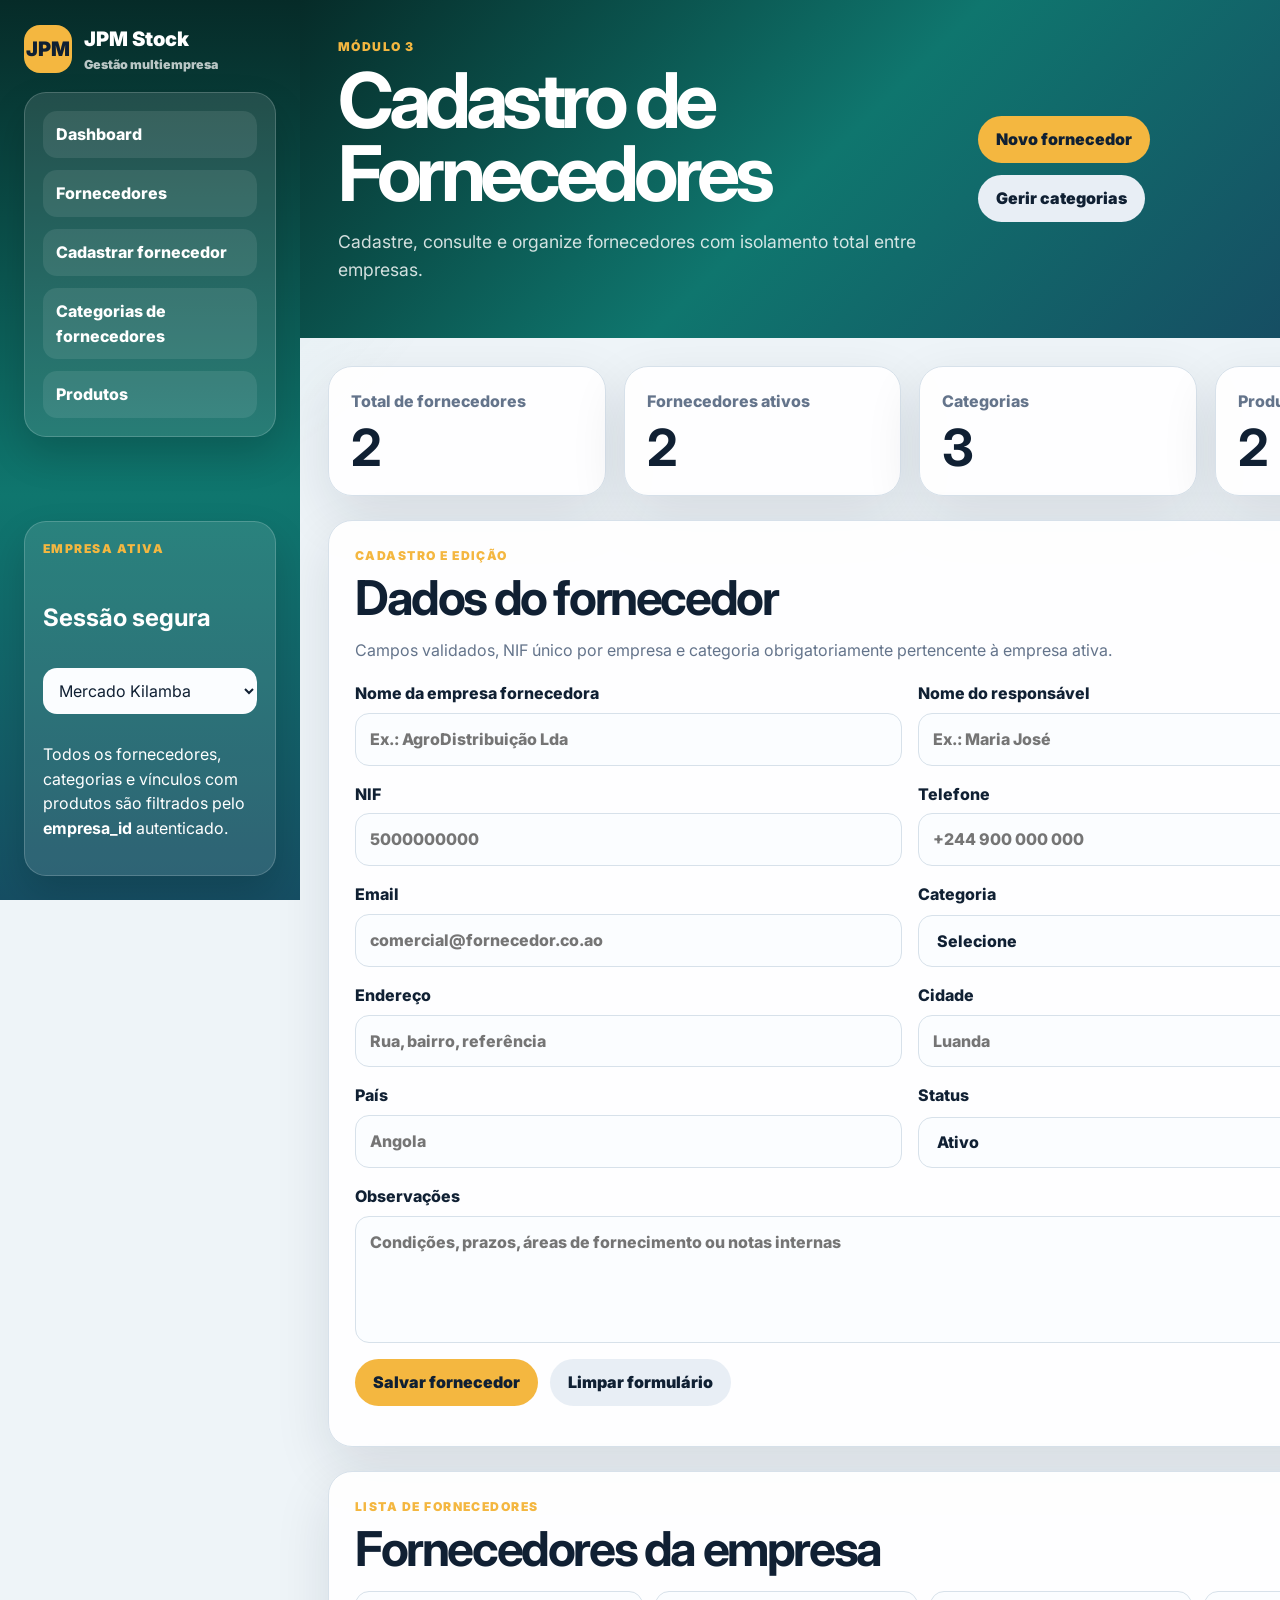
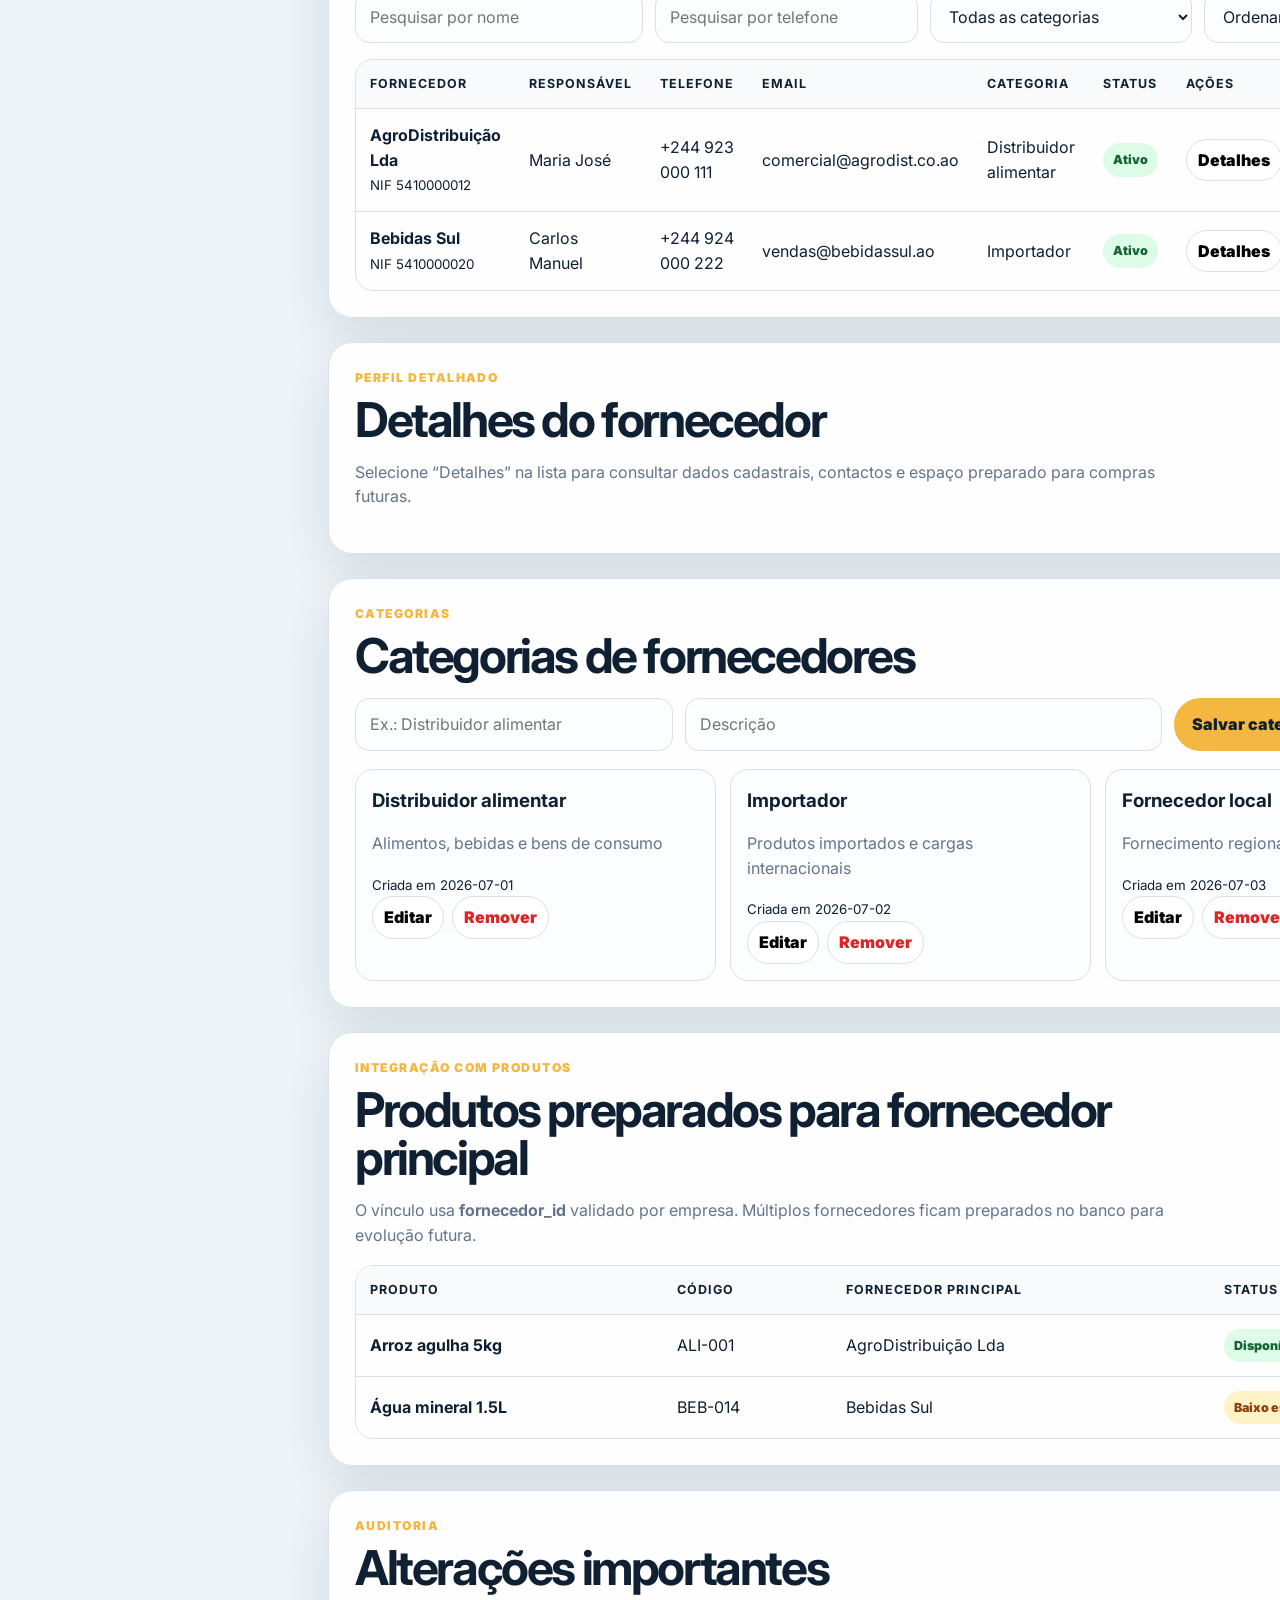
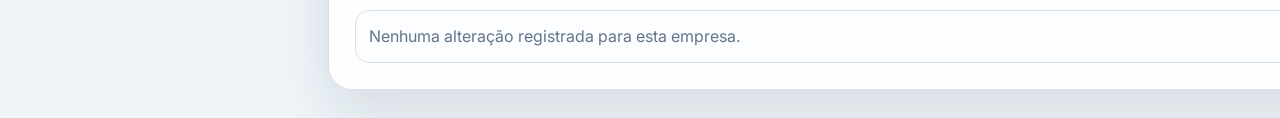
==== commit a4ae7516: "Implement supplier management module" ====
--- a/index.html
+++ b/index.html
@@ -3,7 +3,7 @@
 <head>
   <meta charset="UTF-8">
   <meta name="viewport" content="width=device-width, initial-scale=1.0">
-  <title>JPM Stock | Cadastro de Produtos</title>
+  <title>JPM Stock | Cadastro de Fornecedores</title>
   <link rel="preconnect" href="https://fonts.googleapis.com">
   <link rel="preconnect" href="https://fonts.gstatic.com" crossorigin>
   <link href="https://fonts.googleapis.com/css2?family=Inter:wght@400;500;600;700;800;900&display=swap" rel="stylesheet">
@@ -18,98 +18,87 @@
       </a>
       <nav class="nav-card">
         <a href="#dashboard">Dashboard</a>
+        <a href="#suppliers">Fornecedores</a>
+        <a href="#supplier-form-section">Cadastrar fornecedor</a>
+        <a href="#supplier-categories">Categorias de fornecedores</a>
         <a href="#products">Produtos</a>
-        <a href="#product-form-section">Cadastrar produto</a>
-        <a href="#categories">Categorias</a>
       </nav>
       <section class="tenant-card" aria-labelledby="tenant-title">
         <p class="eyebrow">Empresa ativa</p>
         <h2 id="tenant-title">Sessão segura</h2>
         <select id="companySwitcher" aria-label="Alternar empresa para simulação multiempresa"></select>
-        <p>Todos os produtos e categorias são filtrados pelo <strong>empresa_id</strong> autenticado.</p>
+        <p>Todos os fornecedores, categorias e vínculos com produtos são filtrados pelo <strong>empresa_id</strong> autenticado.</p>
       </section>
     </aside>
 
     <div class="page-content">
       <header class="hero" id="dashboard">
         <div>
-          <p class="eyebrow">Módulo 2</p>
-          <h1>Cadastro de Produtos</h1>
-          <p>Organize produtos, categorias, preços e estoque mínimo com isolamento total entre empresas.</p>
+          <p class="eyebrow">Módulo 3</p>
+          <h1>Cadastro de Fornecedores</h1>
+          <p>Cadastre, consulte e organize fornecedores com isolamento total entre empresas.</p>
         </div>
         <div class="hero-actions">
-          <a class="button button--primary" href="#product-form-section">Novo produto</a>
-          <a class="button button--secondary" href="#categories">Gerir categorias</a>
+          <a class="button button--primary" href="#supplier-form-section">Novo fornecedor</a>
+          <a class="button button--secondary" href="#supplier-categories">Gerir categorias</a>
         </div>
       </header>
 
       <main>
-        <section class="metrics-grid" aria-label="Resumo do estoque">
-          <article class="metric"><span>Total de produtos</span><strong id="totalProducts">0</strong></article>
-          <article class="metric"><span>Baixo estoque</span><strong id="lowStockProducts">0</strong></article>
-          <article class="metric"><span>Categorias</span><strong id="totalCategories">0</strong></article>
-          <article class="metric"><span>Valor de venda</span><strong id="stockValue">Kz 0</strong></article>
+        <section class="metrics-grid" aria-label="Resumo de fornecedores">
+          <article class="metric"><span>Total de fornecedores</span><strong id="totalSuppliers">0</strong></article>
+          <article class="metric"><span>Fornecedores ativos</span><strong id="activeSuppliers">0</strong></article>
+          <article class="metric"><span>Categorias</span><strong id="totalSupplierCategories">0</strong></article>
+          <article class="metric"><span>Produtos vinculados</span><strong id="linkedProducts">0</strong></article>
         </section>
 
-        <section class="panel" id="product-form-section" aria-labelledby="product-form-title">
+        <section class="panel" id="supplier-form-section" aria-labelledby="supplier-form-title">
           <div class="section-heading">
             <p class="eyebrow">Cadastro e edição</p>
-            <h2 id="product-form-title">Dados do produto</h2>
-            <p>Campos validados, código interno único por empresa e vínculo obrigatório ao escopo da empresa ativa.</p>
+            <h2 id="supplier-form-title">Dados do fornecedor</h2>
+            <p>Campos validados, NIF único por empresa e categoria obrigatoriamente pertencente à empresa ativa.</p>
           </div>
-          <form id="productForm" class="form-grid">
-            <input type="hidden" id="productId">
-            <label>Nome do produto<input id="productName" required maxlength="160" placeholder="Ex.: Arroz agulha 5kg"></label>
-            <label>Código interno<input id="productCode" required maxlength="80" placeholder="PRD-001"></label>
-            <label>Código de barras<input id="barcode" maxlength="80" inputmode="numeric" placeholder="5600000000000"></label>
-            <label>Categoria<select id="categoryId" required></select></label>
-            <label>Unidade de medida<select id="unit" required><option>un</option><option>kg</option><option>g</option><option>l</option><option>ml</option><option>cx</option><option>pct</option></select></label>
-            <label>Fornecedor principal<input id="supplier" maxlength="120" placeholder="Fornecedor"></label>
-            <label>Preço de compra<input id="purchasePrice" required type="number" min="0" step="0.01"></label>
-            <label>Preço de venda<input id="salePrice" required type="number" min="0" step="0.01"></label>
-            <label>Quantidade inicial em estoque<input id="stockQuantity" required type="number" min="0" step="0.001"></label>
-            <label>Estoque mínimo<input id="minimumStock" required type="number" min="0" step="0.001"></label>
-            <label class="full">Descrição<textarea id="description" rows="4" maxlength="600" placeholder="Descrição, variações, marca ou observações"></textarea></label>
+          <form id="supplierForm" class="form-grid">
+            <input type="hidden" id="supplierId">
+            <label>Nome da empresa fornecedora<input id="supplierCompanyName" required maxlength="180" placeholder="Ex.: AgroDistribuição Lda"></label>
+            <label>Nome do responsável<input id="supplierContactName" required maxlength="160" placeholder="Ex.: Maria José"></label>
+            <label>NIF<input id="supplierNif" required maxlength="60" placeholder="5000000000"></label>
+            <label>Telefone<input id="supplierPhone" required maxlength="40" placeholder="+244 900 000 000"></label>
+            <label>Email<input id="supplierEmail" type="email" maxlength="160" placeholder="comercial@fornecedor.co.ao"></label>
+            <label>Categoria<select id="supplierCategoryId" required></select></label>
+            <label>Endereço<input id="supplierAddress" maxlength="220" placeholder="Rua, bairro, referência"></label>
+            <label>Cidade<input id="supplierCity" maxlength="120" placeholder="Luanda"></label>
+            <label>País<input id="supplierCountry" maxlength="120" placeholder="Angola"></label>
+            <label>Status<select id="supplierStatus" required><option value="ativo">Ativo</option><option value="inativo">Inativo</option><option value="bloqueado">Bloqueado</option></select></label>
+            <label class="full">Observações<textarea id="supplierNotes" rows="4" maxlength="800" placeholder="Condições, prazos, áreas de fornecimento ou notas internas"></textarea></label>
             <div class="form-actions full">
-              <button class="button button--primary" type="submit" id="submitProduct">Salvar produto</button>
-              <button class="button button--secondary" type="button" id="cancelEdit">Limpar formulário</button>
+              <button class="button button--primary" type="submit" id="submitSupplier">Salvar fornecedor</button>
+              <button class="button button--secondary" type="button" id="cancelSupplierEdit">Limpar formulário</button>
             </div>
           </form>
-          <div id="formMessage" class="message" role="status"></div>
+          <div id="supplierFormMessage" class="message" role="status"></div>
+        </section>
+
+        <section class="panel" id="suppliers" aria-labelledby="suppliers-title">
+          <div class="section-heading"><p class="eyebrow">Lista de fornecedores</p><h2 id="suppliers-title">Fornecedores da empresa</h2></div>
+          <div class="toolbar"><input id="supplierSearchName" placeholder="Pesquisar por nome"><input id="supplierSearchPhone" placeholder="Pesquisar por telefone"><select id="supplierCategoryFilter"></select><select id="sortSuppliers"><option value="nome_empresa">Ordenar por nome</option><option value="telefone">Ordenar por telefone</option><option value="status">Ordenar por status</option><option value="data_criacao">Ordenar por data</option></select></div>
+          <div class="table-wrap"><table><thead><tr><th>Fornecedor</th><th>Responsável</th><th>Telefone</th><th>Email</th><th>Categoria</th><th>Status</th><th>Ações</th></tr></thead><tbody id="suppliersTable"></tbody></table></div>
+        </section>
+
+        <section class="panel" id="supplier-profile" aria-labelledby="supplier-profile-title">
+          <div class="section-heading"><p class="eyebrow">Perfil detalhado</p><h2 id="supplier-profile-title">Detalhes do fornecedor</h2><p id="supplierProfileHint">Selecione “Detalhes” na lista para consultar dados cadastrais, contactos e espaço preparado para compras futuras.</p></div>
+          <div id="supplierProfile" class="profile-grid"></div>
+        </section>
+
+        <section class="panel" id="supplier-categories" aria-labelledby="supplier-categories-title">
+          <div class="section-heading"><p class="eyebrow">Categorias</p><h2 id="supplier-categories-title">Categorias de fornecedores</h2></div>
+          <form id="supplierCategoryForm" class="category-form"><input type="hidden" id="supplierCategoryEditId"><input id="supplierCategoryName" required maxlength="120" placeholder="Ex.: Distribuidor alimentar"><input id="supplierCategoryDescription" maxlength="240" placeholder="Descrição"><button class="button button--primary" type="submit">Salvar categoria</button><button class="button button--secondary" type="button" id="cancelSupplierCategoryEdit">Cancelar</button></form>
+          <div id="supplierCategoriesList" class="cards-grid"></div>
         </section>
 
         <section class="panel" id="products" aria-labelledby="products-title">
-          <div class="section-heading">
-            <p class="eyebrow">Lista de produtos</p>
-            <h2 id="products-title">Produtos da empresa</h2>
-          </div>
-          <div class="toolbar">
-            <input id="searchName" placeholder="Pesquisar por nome">
-            <input id="searchCode" placeholder="Pesquisar por código">
-            <select id="categoryFilter"></select>
-            <select id="sortProducts"><option value="nome">Ordenar por nome</option><option value="codigo_produto">Ordenar por código</option><option value="quantidade_estoque">Ordenar por estoque</option><option value="preco_venda">Ordenar por preço</option></select>
-          </div>
-          <div class="table-wrap">
-            <table>
-              <thead><tr><th>Nome</th><th>Código</th><th>Categoria</th><th>Qtd.</th><th>Preço venda</th><th>Status</th><th>Ações</th></tr></thead>
-              <tbody id="productsTable"></tbody>
-            </table>
-          </div>
-        </section>
-
-        <section class="panel" id="categories" aria-labelledby="categories-title">
-          <div class="section-heading">
-            <p class="eyebrow">Categorias</p>
-            <h2 id="categories-title">Gestão de categorias</h2>
-          </div>
-          <form id="categoryForm" class="category-form">
-            <input type="hidden" id="categoryEditId">
-            <input id="categoryName" required maxlength="120" placeholder="Nome da categoria">
-            <input id="categoryDescription" maxlength="240" placeholder="Descrição">
-            <button class="button button--primary" type="submit">Salvar categoria</button>
-            <button class="button button--secondary" type="button" id="cancelCategoryEdit">Cancelar</button>
-          </form>
-          <div id="categoriesList" class="cards-grid"></div>
+          <div class="section-heading"><p class="eyebrow">Integração com produtos</p><h2 id="products-title">Produtos preparados para fornecedor principal</h2><p>O vínculo usa <strong>fornecedor_id</strong> validado por empresa. Múltiplos fornecedores ficam preparados no banco para evolução futura.</p></div>
+          <div class="table-wrap"><table><thead><tr><th>Produto</th><th>Código</th><th>Fornecedor principal</th><th>Status</th></tr></thead><tbody id="productsTable"></tbody></table></div>
         </section>
 
         <section class="panel audit" aria-labelledby="audit-title">
--- a/style.css
+++ b/style.css
@@ -1 +1 @@
-:root{--bg:#eef4f8;--surface:#fff;--text:#102033;--muted:#64748b;--primary:#0f766e;--primary-dark:#134e4a;--accent:#f4b740;--border:#d7e1ea;--danger:#dc2626;--warn:#d97706;--success:#16a34a;--shadow:0 20px 55px rgba(15,23,42,.11);--radius:24px;--sidebar:300px}*{box-sizing:border-box}html{scroll-behavior:smooth}body{margin:0;font-family:Inter,system-ui,Segoe UI,sans-serif;color:var(--text);background:radial-gradient(circle at top left,rgba(15,118,110,.14),transparent 34rem),var(--bg);line-height:1.55}a{text-decoration:none;color:inherit}button,input,select,textarea{font:inherit}.app-shell{display:grid;grid-template-columns:var(--sidebar) 1fr;min-height:100vh}.sidebar{position:sticky;top:0;height:100vh;display:flex;flex-direction:column;gap:18px;padding:24px;color:#fff;background:linear-gradient(180deg,#062b28,#0f766e 55%,#164e63);overflow:auto}.brand{display:flex;gap:12px;align-items:center;font-weight:900;font-size:1.25rem}.brand small{display:block;color:rgba(255,255,255,.72);font-size:.78rem}.brand__mark{display:grid;place-items:center;width:48px;height:48px;border-radius:16px;background:var(--accent);color:#102033}.nav-card,.tenant-card{display:grid;gap:12px;padding:18px;border:1px solid rgba(255,255,255,.18);border-radius:22px;background:rgba(255,255,255,.11);box-shadow:0 18px 38px rgba(0,0,0,.15)}.nav-card a{padding:11px 13px;border-radius:14px;background:rgba(255,255,255,.09);font-weight:800}.tenant-card{margin-top:auto}.tenant-card select{width:100%;padding:12px;border:0;border-radius:14px;color:var(--text)}.eyebrow{margin:0 0 8px;color:var(--accent);font-size:.76rem;font-weight:900;letter-spacing:.12em;text-transform:uppercase}.page-content{min-width:0}.hero{display:flex;justify-content:space-between;gap:24px;align-items:center;padding:38px;color:#fff;background:linear-gradient(135deg,#062b28,#0f766e 52%,#164e63)}.hero h1{margin:.1rem 0;font-size:clamp(2.4rem,6vw,5rem);line-height:.95;letter-spacing:-.07em}.hero p:not(.eyebrow){max-width:760px;color:rgba(255,255,255,.82);font-size:1.1rem}.hero-actions,.form-actions{display:flex;gap:12px;flex-wrap:wrap}.button{display:inline-flex;align-items:center;justify-content:center;min-height:46px;padding:11px 18px;border:0;border-radius:999px;cursor:pointer;font-weight:900;transition:.18s}.button:hover{transform:translateY(-1px)}.button--primary{background:var(--accent);color:#102033}.button--secondary{background:#e8eef5;color:#102033}.button--danger{background:var(--danger);color:#fff}main{display:grid;gap:24px;padding:28px}.metrics-grid{display:grid;grid-template-columns:repeat(4,minmax(0,1fr));gap:18px}.metric,.panel{border:1px solid var(--border);border-radius:var(--radius);background:rgba(255,255,255,.94);box-shadow:var(--shadow)}.metric{padding:22px}.metric span{color:var(--muted);font-weight:800}.metric strong{display:block;margin-top:8px;font-size:clamp(2rem,5vw,3.2rem);line-height:1;letter-spacing:-.06em}.panel{padding:26px}.section-heading{max-width:820px;margin-bottom:18px}.section-heading h2{margin:.1rem 0;font-size:clamp(1.8rem,4vw,3rem);line-height:1;letter-spacing:-.05em}.section-heading p:not(.eyebrow){color:var(--muted)}.form-grid{display:grid;grid-template-columns:repeat(2,minmax(0,1fr));gap:16px}.form-grid label{display:grid;gap:7px;font-weight:800}.full{grid-column:1/-1}input,select,textarea{width:100%;padding:13px 14px;border:1px solid var(--border);border-radius:14px;background:#fbfdff;color:var(--text);outline:none}input:focus,select:focus,textarea:focus{border-color:var(--primary);box-shadow:0 0 0 4px rgba(15,118,110,.13)}.message{margin-top:14px;font-weight:800}.message--error{color:var(--danger)}.message--success{color:var(--success)}.toolbar{display:grid;grid-template-columns:1.1fr 1fr 1fr 1fr;gap:12px;margin-bottom:16px}.table-wrap{overflow:auto;border:1px solid var(--border);border-radius:18px}table{width:100%;border-collapse:collapse;min-width:820px}th,td{padding:14px;border-bottom:1px solid var(--border);text-align:left}th{background:#f8fafc;font-size:.78rem;text-transform:uppercase;letter-spacing:.08em}tr:last-child td{border-bottom:0}.status{display:inline-flex;padding:7px 10px;border-radius:999px;font-weight:900;font-size:.78rem}.status--ok{background:#dcfce7;color:#166534}.status--low{background:#fef3c7;color:#92400e}.status--out{background:#fee2e2;color:#991b1b}.row-actions{display:flex;gap:8px}.icon-button{border:1px solid var(--border);border-radius:999px;background:#fff;padding:8px 11px;cursor:pointer;font-weight:900}.icon-button--danger{color:var(--danger)}.category-form{display:grid;grid-template-columns:1fr 1.5fr auto auto;gap:12px}.cards-grid{display:grid;grid-template-columns:repeat(3,minmax(0,1fr));gap:14px;margin-top:18px}.category-card{padding:16px;border:1px solid var(--border);border-radius:18px;background:#fbfdff}.category-card h3{margin:0}.category-card p,.audit li{color:var(--muted)}.audit ul{display:grid;gap:10px;margin:0;padding:0;list-style:none}.audit li{padding:13px;border:1px solid var(--border);border-radius:14px;background:#fbfdff}.modal{position:fixed;inset:0;display:grid;place-items:center;padding:20px;background:rgba(15,23,42,.56);z-index:10}.modal[hidden]{display:none}.modal__box{width:min(100%,460px);padding:26px;border-radius:24px;background:#fff;box-shadow:var(--shadow)}@media(max-width:1050px){.app-shell{grid-template-columns:1fr}.sidebar{position:relative;height:auto}.metrics-grid,.toolbar,.cards-grid{grid-template-columns:repeat(2,minmax(0,1fr))}.hero{align-items:flex-start;flex-direction:column}}@media(max-width:650px){.hero,main,.sidebar{padding:18px}.metrics-grid,.toolbar,.form-grid,.category-form,.cards-grid{grid-template-columns:1fr}.button{width:100%}.row-actions .button{width:auto}.panel{padding:18px}}
+:root{--bg:#eef4f8;--surface:#fff;--text:#102033;--muted:#64748b;--primary:#0f766e;--primary-dark:#134e4a;--accent:#f4b740;--border:#d7e1ea;--danger:#dc2626;--warn:#d97706;--success:#16a34a;--shadow:0 20px 55px rgba(15,23,42,.11);--radius:24px;--sidebar:300px}*{box-sizing:border-box}html{scroll-behavior:smooth}body{margin:0;font-family:Inter,system-ui,Segoe UI,sans-serif;color:var(--text);background:radial-gradient(circle at top left,rgba(15,118,110,.14),transparent 34rem),var(--bg);line-height:1.55}a{text-decoration:none;color:inherit}button,input,select,textarea{font:inherit}.app-shell{display:grid;grid-template-columns:var(--sidebar) 1fr;min-height:100vh}.sidebar{position:sticky;top:0;height:100vh;display:flex;flex-direction:column;gap:18px;padding:24px;color:#fff;background:linear-gradient(180deg,#062b28,#0f766e 55%,#164e63);overflow:auto}.brand{display:flex;gap:12px;align-items:center;font-weight:900;font-size:1.25rem}.brand small{display:block;color:rgba(255,255,255,.72);font-size:.78rem}.brand__mark{display:grid;place-items:center;width:48px;height:48px;border-radius:16px;background:var(--accent);color:#102033}.nav-card,.tenant-card{display:grid;gap:12px;padding:18px;border:1px solid rgba(255,255,255,.18);border-radius:22px;background:rgba(255,255,255,.11);box-shadow:0 18px 38px rgba(0,0,0,.15)}.nav-card a{padding:11px 13px;border-radius:14px;background:rgba(255,255,255,.09);font-weight:800}.tenant-card{margin-top:auto}.tenant-card select{width:100%;padding:12px;border:0;border-radius:14px;color:var(--text)}.eyebrow{margin:0 0 8px;color:var(--accent);font-size:.76rem;font-weight:900;letter-spacing:.12em;text-transform:uppercase}.page-content{min-width:0}.hero{display:flex;justify-content:space-between;gap:24px;align-items:center;padding:38px;color:#fff;background:linear-gradient(135deg,#062b28,#0f766e 52%,#164e63)}.hero h1{margin:.1rem 0;font-size:clamp(2.4rem,6vw,5rem);line-height:.95;letter-spacing:-.07em}.hero p:not(.eyebrow){max-width:760px;color:rgba(255,255,255,.82);font-size:1.1rem}.hero-actions,.form-actions{display:flex;gap:12px;flex-wrap:wrap}.button{display:inline-flex;align-items:center;justify-content:center;min-height:46px;padding:11px 18px;border:0;border-radius:999px;cursor:pointer;font-weight:900;transition:.18s}.button:hover{transform:translateY(-1px)}.button--primary{background:var(--accent);color:#102033}.button--secondary{background:#e8eef5;color:#102033}.button--danger{background:var(--danger);color:#fff}main{display:grid;gap:24px;padding:28px}.metrics-grid{display:grid;grid-template-columns:repeat(4,minmax(0,1fr));gap:18px}.metric,.panel{border:1px solid var(--border);border-radius:var(--radius);background:rgba(255,255,255,.94);box-shadow:var(--shadow)}.metric{padding:22px}.metric span{color:var(--muted);font-weight:800}.metric strong{display:block;margin-top:8px;font-size:clamp(2rem,5vw,3.2rem);line-height:1;letter-spacing:-.06em}.panel{padding:26px}.section-heading{max-width:820px;margin-bottom:18px}.section-heading h2{margin:.1rem 0;font-size:clamp(1.8rem,4vw,3rem);line-height:1;letter-spacing:-.05em}.section-heading p:not(.eyebrow){color:var(--muted)}.form-grid{display:grid;grid-template-columns:repeat(2,minmax(0,1fr));gap:16px}.form-grid label{display:grid;gap:7px;font-weight:800}.full{grid-column:1/-1}input,select,textarea{width:100%;padding:13px 14px;border:1px solid var(--border);border-radius:14px;background:#fbfdff;color:var(--text);outline:none}input:focus,select:focus,textarea:focus{border-color:var(--primary);box-shadow:0 0 0 4px rgba(15,118,110,.13)}.message{margin-top:14px;font-weight:800}.message--error{color:var(--danger)}.message--success{color:var(--success)}.toolbar{display:grid;grid-template-columns:1.1fr 1fr 1fr 1fr;gap:12px;margin-bottom:16px}.table-wrap{overflow:auto;border:1px solid var(--border);border-radius:18px}table{width:100%;border-collapse:collapse;min-width:820px}th,td{padding:14px;border-bottom:1px solid var(--border);text-align:left}th{background:#f8fafc;font-size:.78rem;text-transform:uppercase;letter-spacing:.08em}tr:last-child td{border-bottom:0}.status{display:inline-flex;padding:7px 10px;border-radius:999px;font-weight:900;font-size:.78rem}.status--ok{background:#dcfce7;color:#166534}.status--low{background:#fef3c7;color:#92400e}.status--out{background:#fee2e2;color:#991b1b}.row-actions{display:flex;gap:8px}.icon-button{border:1px solid var(--border);border-radius:999px;background:#fff;padding:8px 11px;cursor:pointer;font-weight:900}.icon-button--danger{color:var(--danger)}.category-form{display:grid;grid-template-columns:1fr 1.5fr auto auto;gap:12px}.cards-grid{display:grid;grid-template-columns:repeat(3,minmax(0,1fr));gap:14px;margin-top:18px}.category-card,.profile-card{padding:16px;border:1px solid var(--border);border-radius:18px;background:#fbfdff}.category-card h3,.profile-card h3{margin:0 0 8px}.profile-grid{display:grid;grid-template-columns:repeat(3,minmax(0,1fr));gap:14px}.profile-card--future{background:linear-gradient(135deg,#ecfeff,#fff7ed)}.category-card p,.audit li{color:var(--muted)}.audit ul{display:grid;gap:10px;margin:0;padding:0;list-style:none}.audit li{padding:13px;border:1px solid var(--border);border-radius:14px;background:#fbfdff}.modal{position:fixed;inset:0;display:grid;place-items:center;padding:20px;background:rgba(15,23,42,.56);z-index:10}.modal[hidden]{display:none}.modal__box{width:min(100%,460px);padding:26px;border-radius:24px;background:#fff;box-shadow:var(--shadow)}@media(max-width:1050px){.app-shell{grid-template-columns:1fr}.sidebar{position:relative;height:auto}.metrics-grid,.toolbar,.cards-grid,.profile-grid{grid-template-columns:repeat(2,minmax(0,1fr))}.hero{align-items:flex-start;flex-direction:column}}@media(max-width:650px){.hero,main,.sidebar{padding:18px}.metrics-grid,.toolbar,.form-grid,.category-form,.cards-grid,.profile-grid{grid-template-columns:1fr}.button{width:100%}.row-actions .button{width:auto}.panel{padding:18px}}
